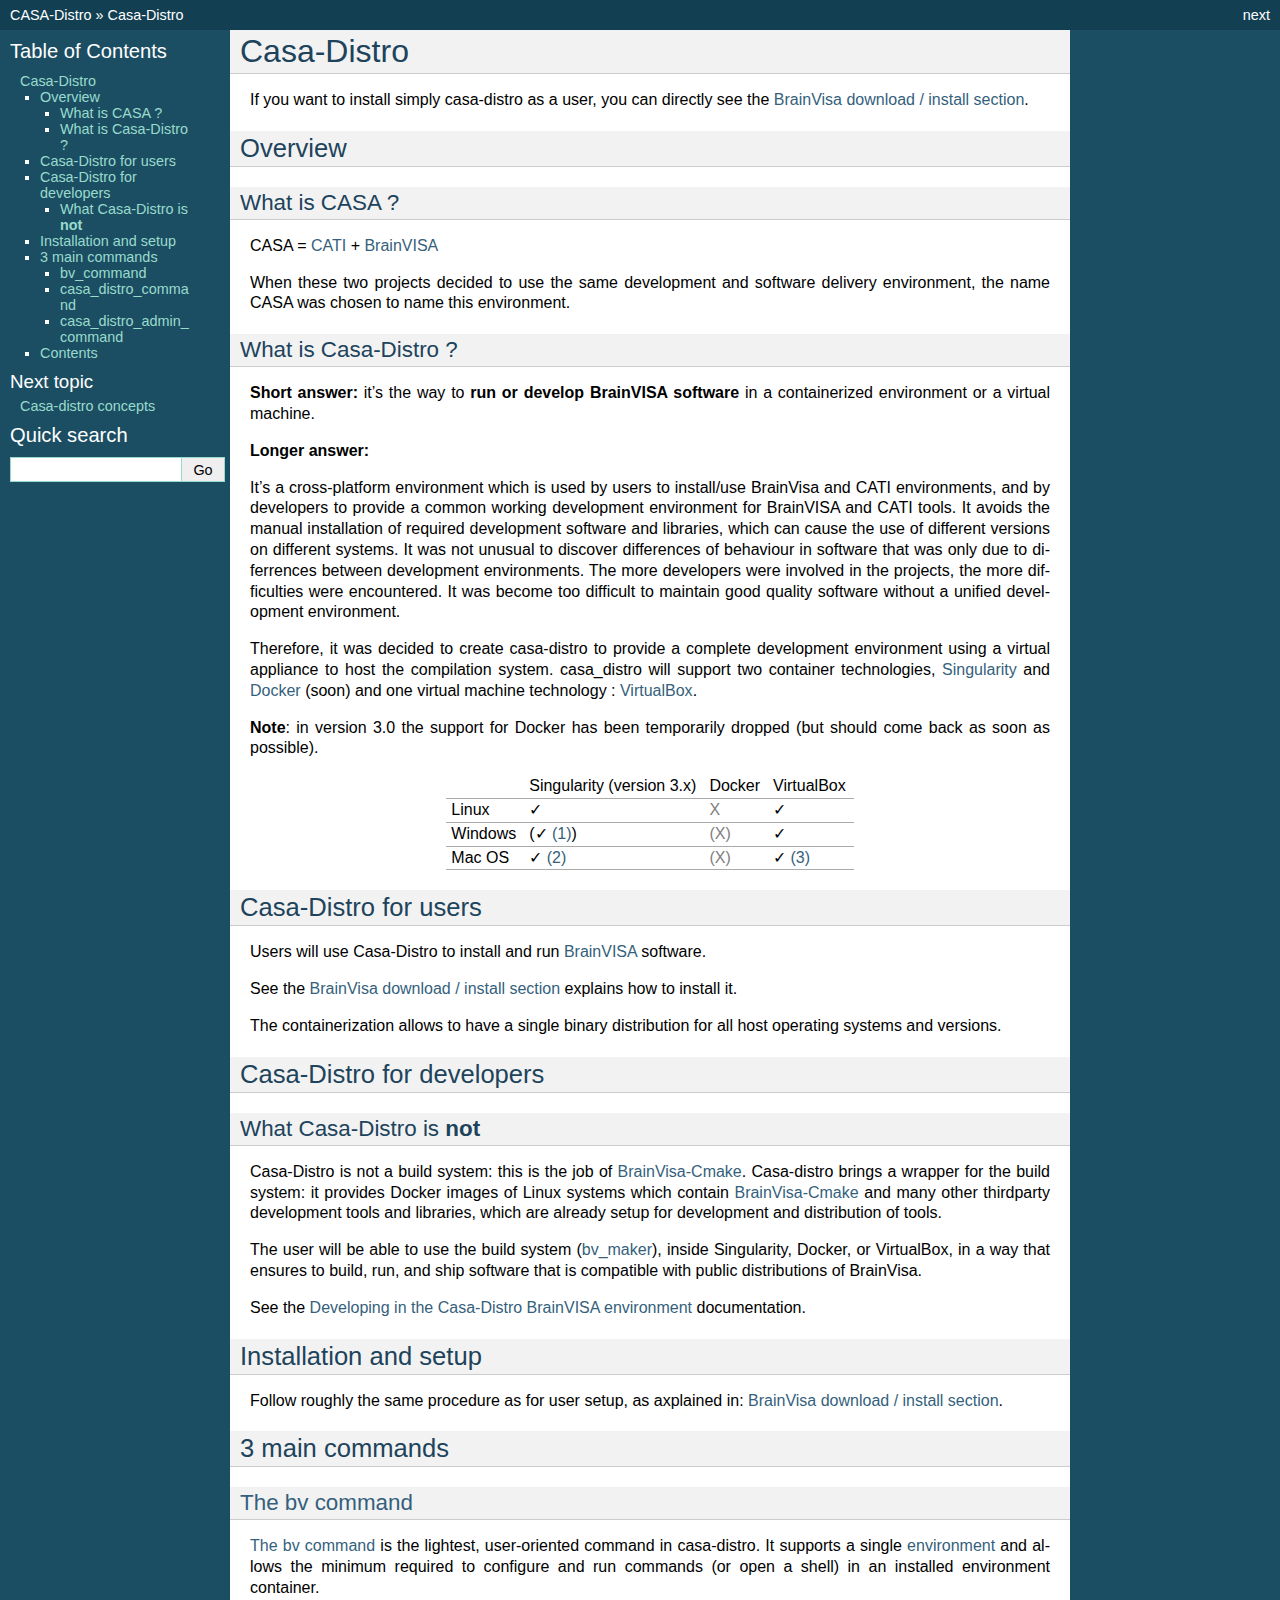
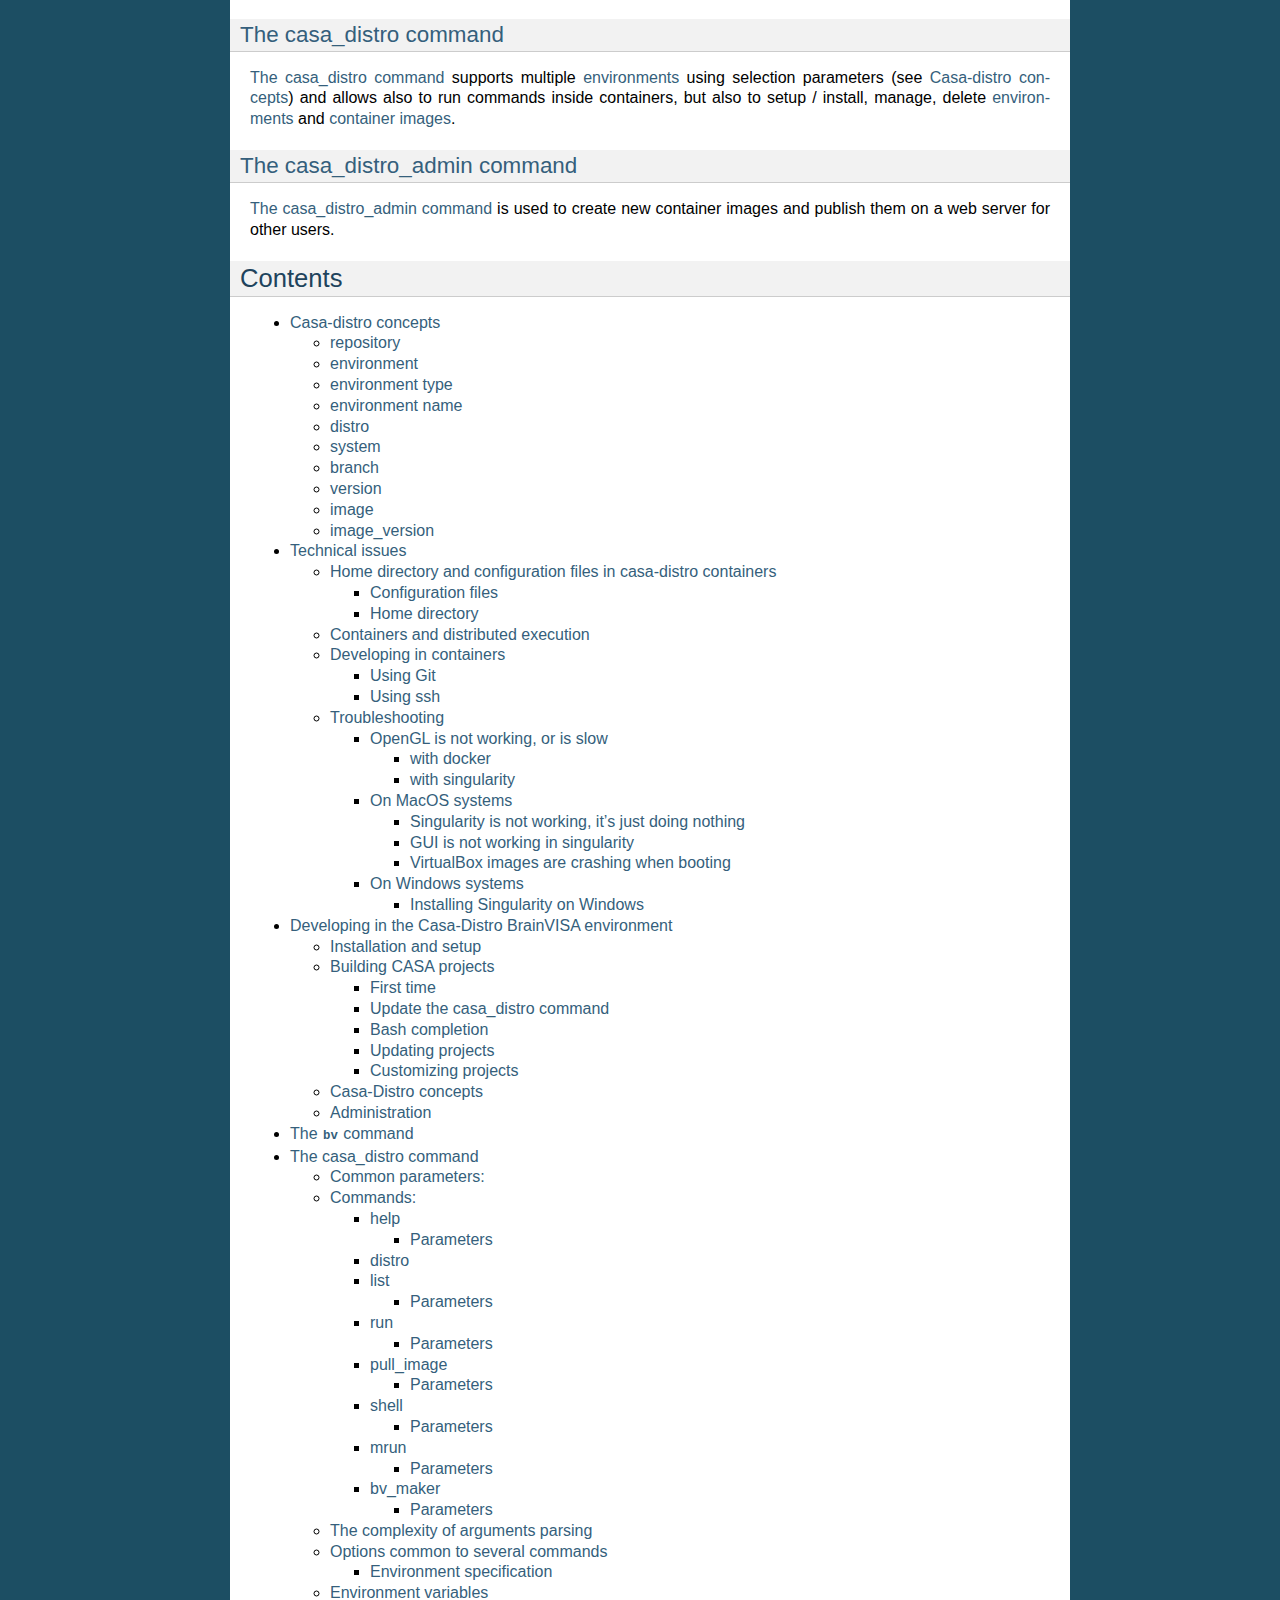
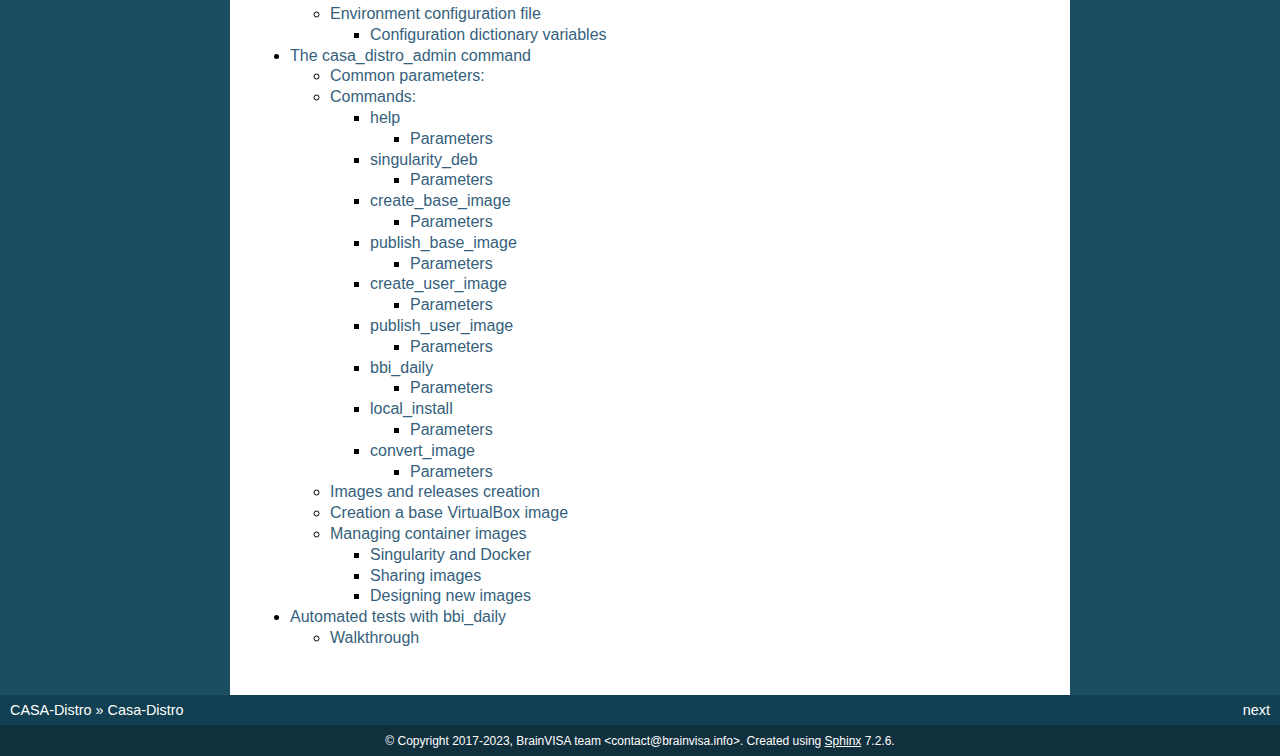
==== index.html @ 807de63c "Deploying to gh-pages from @ brainvisa/casa-distro@8d816e1f614c3404ed23f0a0bf40e2d244e1c40f 🚀" ====
<!DOCTYPE html>

<html lang="en" data-content_root="./">
  <head>
    <meta charset="utf-8" />
    <meta name="viewport" content="width=device-width, initial-scale=1.0" /><meta name="viewport" content="width=device-width, initial-scale=1" />

    <title>Casa-Distro &#8212; CASA-Distro - BrainVisa / CATI development distribution</title>
    <link rel="stylesheet" type="text/css" href="_static/pygments.css?v=fa44fd50" />
    <link rel="stylesheet" type="text/css" href="_static/custom.css?v=808b3635" />
    
    <script src="_static/documentation_options.js?v=4f6ddb47"></script>
    <script src="_static/doctools.js?v=888ff710"></script>
    <script src="_static/sphinx_highlight.js?v=dc90522c"></script>
    
    <link rel="search" title="Search" href="search.html" />
    <link rel="next" title="Casa-distro concepts" href="concepts.html" /> 
  </head><body>
    <div class="related" role="navigation" aria-label="related navigation">
      <h3>Navigation</h3>
      <ul>
        <li class="right" style="margin-right: 10px">
          <a href="concepts.html" title="Casa-distro concepts"
             accesskey="N">next</a></li>
        <li class="nav-item nav-item-0"><a href="#">CASA-Distro</a> &#187;</li>
        <li class="nav-item nav-item-this"><a href="">Casa-Distro</a></li> 
      </ul>
    </div>  

    <div class="document">
      <div class="documentwrapper">
        <div class="bodywrapper">
          <div class="body" role="main">
            
  <section id="casa-distro">
<h1>Casa-Distro<a class="headerlink" href="#casa-distro" title="Link to this heading">¶</a></h1>
<p>If you want to install simply casa-distro as a user, you can directly see the <a class="reference external" href="../web-5.0/download.html">BrainVisa download / install section</a>.</p>
<section id="overview">
<h2>Overview<a class="headerlink" href="#overview" title="Link to this heading">¶</a></h2>
<section id="what-is-casa">
<h3>What is CASA ?<a class="headerlink" href="#what-is-casa" title="Link to this heading">¶</a></h3>
<p>CASA = <a class="reference external" href="http://cati-neuroimaging.com">CATI</a> + <a class="reference external" href="http://brainvisa.info">BrainVISA</a></p>
<p>When these two projects decided to use the same development and software delivery environment, the name CASA was chosen to name this environment.</p>
</section>
<section id="what-is-casa-distro">
<h3>What is Casa-Distro ?<a class="headerlink" href="#what-is-casa-distro" title="Link to this heading">¶</a></h3>
<p><strong>Short answer:</strong> it’s the way to <strong>run or develop BrainVISA software</strong> in a containerized environment or a virtual machine.</p>
<p><strong>Longer answer:</strong></p>
<p>It’s a cross-platform environment which is used by users to install/use BrainVisa and CATI environments, and by developers to provide a common working development environment for BrainVISA and CATI tools. It avoids the manual installation of required development software and libraries, which can cause the use of different versions on different systems.
It was not unusual to discover differences of behaviour in software that was only due to diferrences between development environments. The more developers were involved in the projects, the more difficulties were encountered. It was become too difficult to maintain good quality software without a unified development environment.</p>
<p>Therefore, it was decided to create casa-distro to provide a complete development environment using a virtual appliance to host the compilation system. casa_distro will support two container technologies, <a class="reference external" href="https://www.sylabs.io/">Singularity</a> and <a class="reference external" href="https://www.docker.com">Docker</a> (soon) and one virtual machine technology : <a class="reference external" href="https://www.virtualbox.org/">VirtualBox</a>.</p>
<p><strong>Note</strong>: in version 3.0 the support for Docker has been temporarily dropped (but should come back as soon as possible).</p>
<table class="docutils align-default">
<tbody>
<tr class="row-odd"><td></td>
<td><p>Singularity (version 3.x)</p></td>
<td><p>Docker</p></td>
<td><p>VirtualBox</p></td>
</tr>
<tr class="row-even"><td><p>Linux</p></td>
<td><p>✓</p></td>
<td><p><span class="grey">X</span></p></td>
<td><p>✓</p></td>
</tr>
<tr class="row-odd"><td><p>Windows</p></td>
<td><p>(✓ <a class="reference internal" href="technical.html#win-sing-troubleshooting"><span class="std std-ref">(1)</span></a>)</p></td>
<td><p><span class="grey">(X)</span></p></td>
<td><p>✓</p></td>
</tr>
<tr class="row-even"><td><p>Mac OS</p></td>
<td><p>✓ <a class="reference internal" href="technical.html#mac-sing-troubleshooting"><span class="std std-ref">(2)</span></a></p></td>
<td><p><span class="grey">(X)</span></p></td>
<td><p>✓ <a class="reference internal" href="technical.html#mac-vbox-troubleshooting"><span class="std std-ref">(3)</span></a></p></td>
</tr>
</tbody>
</table>
</section>
</section>
<section id="casa-distro-for-users">
<h2>Casa-Distro for users<a class="headerlink" href="#casa-distro-for-users" title="Link to this heading">¶</a></h2>
<p>Users will use Casa-Distro to install and run <a class="reference external" href="http://brainvisa.info">BrainVISA</a> software.</p>
<p>See the <a class="reference external" href="../web-5.0/download.html">BrainVisa download / install section</a> explains how to install it.</p>
<p>The containerization allows to have a single binary distribution for all host operating systems and versions.</p>
</section>
<section id="casa-distro-for-developers">
<h2>Casa-Distro for developers<a class="headerlink" href="#casa-distro-for-developers" title="Link to this heading">¶</a></h2>
<section id="what-casa-distro-is-not">
<h3>What Casa-Distro is <strong>not</strong><a class="headerlink" href="#what-casa-distro-is-not" title="Link to this heading">¶</a></h3>
<p>Casa-Distro is not a build system: this is the job of <a class="reference external" href="../brainvisa-cmake-1.0/index.html">BrainVisa-Cmake</a>. Casa-distro brings a wrapper for the build system: it provides Docker images of Linux systems which contain <a class="reference external" href="../brainvisa-cmake-1.0/index.html">BrainVisa-Cmake</a> and many other thirdparty development tools and libraries, which are already setup for development and distribution of tools.</p>
<p>The user will be able to use the build system (<a class="reference external" href="../brainvisa-cmake-1.0/bv_maker.html">bv_maker</a>), inside Singularity, Docker, or VirtualBox, in a way that ensures to build, run, and ship software that is compatible with public distributions of BrainVisa.</p>
<p>See the <a class="reference internal" href="developer.html"><span class="doc">Developing in the Casa-Distro BrainVISA environment</span></a> documentation.</p>
</section>
</section>
<section id="installation-and-setup">
<span id="install"></span><h2>Installation and setup<a class="headerlink" href="#installation-and-setup" title="Link to this heading">¶</a></h2>
<p>Follow roughly the same procedure as for user setup, as axplained in: <a class="reference external" href="../web-5.0/download.html#developers-install">BrainVisa download / install section</a>.</p>
</section>
<section id="main-commands">
<h2>3 main commands<a class="headerlink" href="#main-commands" title="Link to this heading">¶</a></h2>
<section id="bv-command">
<h3><a class="reference internal" href="bv_command.html"><span class="doc">The bv command</span></a><a class="headerlink" href="#bv-command" title="Link to this heading">¶</a></h3>
<p><a class="reference internal" href="bv_command.html"><span class="doc">The bv command</span></a> is the lightest, user-oriented command in casa-distro. It supports a single <a class="reference internal" href="concepts.html#environment"><span class="std std-ref">environment</span></a> and allows the minimum required to configure and run commands (or open a shell) in an installed environment container.</p>
</section>
<section id="casa-distro-command">
<h3><a class="reference internal" href="casa_distro_command.html"><span class="doc">The casa_distro command</span></a><a class="headerlink" href="#casa-distro-command" title="Link to this heading">¶</a></h3>
<p><a class="reference internal" href="casa_distro_command.html"><span class="doc">The casa_distro command</span></a> supports multiple <a class="reference internal" href="concepts.html#environment"><span class="std std-ref">environments</span></a> using selection parameters (see <a class="reference internal" href="concepts.html"><span class="doc">Casa-distro concepts</span></a>) and allows also to run commands inside containers, but also to setup / install, manage, delete <a class="reference internal" href="concepts.html#environment"><span class="std std-ref">environments</span></a> and <a class="reference internal" href="concepts.html#image"><span class="std std-ref">container images</span></a>.</p>
</section>
<section id="casa-distro-admin-command">
<h3><a class="reference internal" href="casa_distro_admin_command.html"><span class="doc">The casa_distro_admin command</span></a><a class="headerlink" href="#casa-distro-admin-command" title="Link to this heading">¶</a></h3>
<p><a class="reference internal" href="casa_distro_admin_command.html"><span class="doc">The casa_distro_admin command</span></a> is used to create new container images and publish them on a web server for other users.</p>
</section>
</section>
<section id="contents">
<h2>Contents<a class="headerlink" href="#contents" title="Link to this heading">¶</a></h2>
<div class="toctree-wrapper compound">
<ul>
<li class="toctree-l1"><a class="reference internal" href="concepts.html">Casa-distro concepts</a><ul>
<li class="toctree-l2"><a class="reference internal" href="concepts.html#repository">repository</a></li>
<li class="toctree-l2"><a class="reference internal" href="concepts.html#environment">environment</a></li>
<li class="toctree-l2"><a class="reference internal" href="concepts.html#environment-type">environment type</a></li>
<li class="toctree-l2"><a class="reference internal" href="concepts.html#environment-name">environment name</a></li>
<li class="toctree-l2"><a class="reference internal" href="concepts.html#distro">distro</a></li>
<li class="toctree-l2"><a class="reference internal" href="concepts.html#system">system</a></li>
<li class="toctree-l2"><a class="reference internal" href="concepts.html#branch">branch</a></li>
<li class="toctree-l2"><a class="reference internal" href="concepts.html#version">version</a></li>
<li class="toctree-l2"><a class="reference internal" href="concepts.html#image">image</a></li>
<li class="toctree-l2"><a class="reference internal" href="concepts.html#image-version">image_version</a></li>
</ul>
</li>
<li class="toctree-l1"><a class="reference internal" href="technical.html">Technical issues</a><ul>
<li class="toctree-l2"><a class="reference internal" href="technical.html#home-directory-and-configuration-files-in-casa-distro-containers">Home directory and configuration files in casa-distro containers</a><ul>
<li class="toctree-l3"><a class="reference internal" href="technical.html#configuration-files">Configuration files</a></li>
<li class="toctree-l3"><a class="reference internal" href="technical.html#home-directory">Home directory</a></li>
</ul>
</li>
<li class="toctree-l2"><a class="reference internal" href="technical.html#containers-and-distributed-execution">Containers and distributed execution</a></li>
<li class="toctree-l2"><a class="reference internal" href="technical.html#developing-in-containers">Developing in containers</a><ul>
<li class="toctree-l3"><a class="reference internal" href="technical.html#using-git">Using Git</a></li>
<li class="toctree-l3"><a class="reference internal" href="technical.html#using-ssh">Using ssh</a></li>
</ul>
</li>
<li class="toctree-l2"><a class="reference internal" href="technical.html#troubleshooting">Troubleshooting</a><ul>
<li class="toctree-l3"><a class="reference internal" href="technical.html#opengl-is-not-working-or-is-slow">OpenGL is not working, or is slow</a><ul>
<li class="toctree-l4"><a class="reference internal" href="technical.html#with-docker">with docker</a></li>
<li class="toctree-l4"><a class="reference internal" href="technical.html#with-singularity">with singularity</a></li>
</ul>
</li>
<li class="toctree-l3"><a class="reference internal" href="technical.html#on-macos-systems">On MacOS systems</a><ul>
<li class="toctree-l4"><a class="reference internal" href="technical.html#singularity-is-not-working-it-s-just-doing-nothing">Singularity is not working, it’s just doing nothing</a></li>
<li class="toctree-l4"><a class="reference internal" href="technical.html#gui-is-not-working-in-singularity">GUI is not working in singularity</a></li>
<li class="toctree-l4"><a class="reference internal" href="technical.html#virtualbox-images-are-crashing-when-booting">VirtualBox images are crashing when booting</a></li>
</ul>
</li>
<li class="toctree-l3"><a class="reference internal" href="technical.html#on-windows-systems">On Windows systems</a><ul>
<li class="toctree-l4"><a class="reference internal" href="technical.html#installing-singularity-on-windows">Installing Singularity on Windows</a></li>
</ul>
</li>
</ul>
</li>
</ul>
</li>
<li class="toctree-l1"><a class="reference internal" href="developer.html">Developing in the Casa-Distro BrainVISA environment</a><ul>
<li class="toctree-l2"><a class="reference internal" href="developer.html#installation-and-setup">Installation and setup</a></li>
<li class="toctree-l2"><a class="reference internal" href="developer.html#building-casa-projects">Building CASA projects</a><ul>
<li class="toctree-l3"><a class="reference internal" href="developer.html#first-time">First time</a></li>
<li class="toctree-l3"><a class="reference internal" href="developer.html#update-the-casa-distro-command">Update the casa_distro command</a></li>
<li class="toctree-l3"><a class="reference internal" href="developer.html#bash-completion">Bash completion</a></li>
<li class="toctree-l3"><a class="reference internal" href="developer.html#updating-projects">Updating projects</a></li>
<li class="toctree-l3"><a class="reference internal" href="developer.html#customizing-projects">Customizing projects</a></li>
</ul>
</li>
<li class="toctree-l2"><a class="reference internal" href="developer.html#casa-distro-concepts">Casa-Distro  concepts</a></li>
<li class="toctree-l2"><a class="reference internal" href="developer.html#administration">Administration</a></li>
</ul>
</li>
<li class="toctree-l1"><a class="reference internal" href="bv_command.html">The <code class="docutils literal notranslate"><span class="pre">bv</span></code> command</a></li>
<li class="toctree-l1"><a class="reference internal" href="casa_distro_command.html">The casa_distro command</a><ul>
<li class="toctree-l2"><a class="reference internal" href="casa_distro_command.html#common-parameters">Common parameters:</a></li>
<li class="toctree-l2"><a class="reference internal" href="casa_distro_command.html#commands">Commands:</a><ul>
<li class="toctree-l3"><a class="reference internal" href="casa_distro_command.html#help">help</a><ul>
<li class="toctree-l4"><a class="reference internal" href="casa_distro_command.html#parameters">Parameters</a></li>
</ul>
</li>
<li class="toctree-l3"><a class="reference internal" href="casa_distro_command.html#distro">distro</a></li>
<li class="toctree-l3"><a class="reference internal" href="casa_distro_command.html#list">list</a><ul>
<li class="toctree-l4"><a class="reference internal" href="casa_distro_command.html#id1">Parameters</a></li>
</ul>
</li>
<li class="toctree-l3"><a class="reference internal" href="casa_distro_command.html#run">run</a><ul>
<li class="toctree-l4"><a class="reference internal" href="casa_distro_command.html#id2">Parameters</a></li>
</ul>
</li>
<li class="toctree-l3"><a class="reference internal" href="casa_distro_command.html#pull-image">pull_image</a><ul>
<li class="toctree-l4"><a class="reference internal" href="casa_distro_command.html#id3">Parameters</a></li>
</ul>
</li>
<li class="toctree-l3"><a class="reference internal" href="casa_distro_command.html#shell">shell</a><ul>
<li class="toctree-l4"><a class="reference internal" href="casa_distro_command.html#id4">Parameters</a></li>
</ul>
</li>
<li class="toctree-l3"><a class="reference internal" href="casa_distro_command.html#mrun">mrun</a><ul>
<li class="toctree-l4"><a class="reference internal" href="casa_distro_command.html#id5">Parameters</a></li>
</ul>
</li>
<li class="toctree-l3"><a class="reference internal" href="casa_distro_command.html#bv-maker">bv_maker</a><ul>
<li class="toctree-l4"><a class="reference internal" href="casa_distro_command.html#id6">Parameters</a></li>
</ul>
</li>
</ul>
</li>
<li class="toctree-l2"><a class="reference internal" href="casa_distro_command.html#the-complexity-of-arguments-parsing">The complexity of arguments parsing</a></li>
<li class="toctree-l2"><a class="reference internal" href="casa_distro_command.html#options-common-to-several-commands">Options common to several commands</a><ul>
<li class="toctree-l3"><a class="reference internal" href="casa_distro_command.html#environment-specification">Environment specification</a></li>
</ul>
</li>
<li class="toctree-l2"><a class="reference internal" href="casa_distro_command.html#environment-variables">Environment variables</a></li>
<li class="toctree-l2"><a class="reference internal" href="casa_distro_command.html#environment-configuration-file">Environment configuration file</a><ul>
<li class="toctree-l3"><a class="reference internal" href="casa_distro_command.html#configuration-dictionary-variables">Configuration dictionary variables</a></li>
</ul>
</li>
</ul>
</li>
<li class="toctree-l1"><a class="reference internal" href="casa_distro_admin_command.html">The casa_distro_admin command</a><ul>
<li class="toctree-l2"><a class="reference internal" href="casa_distro_admin_command.html#common-parameters">Common parameters:</a></li>
<li class="toctree-l2"><a class="reference internal" href="casa_distro_admin_command.html#commands">Commands:</a><ul>
<li class="toctree-l3"><a class="reference internal" href="casa_distro_admin_command.html#help">help</a><ul>
<li class="toctree-l4"><a class="reference internal" href="casa_distro_admin_command.html#parameters">Parameters</a></li>
</ul>
</li>
<li class="toctree-l3"><a class="reference internal" href="casa_distro_admin_command.html#singularity-deb">singularity_deb</a><ul>
<li class="toctree-l4"><a class="reference internal" href="casa_distro_admin_command.html#id1">Parameters</a></li>
</ul>
</li>
<li class="toctree-l3"><a class="reference internal" href="casa_distro_admin_command.html#create-base-image">create_base_image</a><ul>
<li class="toctree-l4"><a class="reference internal" href="casa_distro_admin_command.html#id2">Parameters</a></li>
</ul>
</li>
<li class="toctree-l3"><a class="reference internal" href="casa_distro_admin_command.html#publish-base-image">publish_base_image</a><ul>
<li class="toctree-l4"><a class="reference internal" href="casa_distro_admin_command.html#id3">Parameters</a></li>
</ul>
</li>
<li class="toctree-l3"><a class="reference internal" href="casa_distro_admin_command.html#create-user-image">create_user_image</a><ul>
<li class="toctree-l4"><a class="reference internal" href="casa_distro_admin_command.html#id4">Parameters</a></li>
</ul>
</li>
<li class="toctree-l3"><a class="reference internal" href="casa_distro_admin_command.html#publish-user-image">publish_user_image</a><ul>
<li class="toctree-l4"><a class="reference internal" href="casa_distro_admin_command.html#id5">Parameters</a></li>
</ul>
</li>
<li class="toctree-l3"><a class="reference internal" href="casa_distro_admin_command.html#bbi-daily">bbi_daily</a><ul>
<li class="toctree-l4"><a class="reference internal" href="casa_distro_admin_command.html#id6">Parameters</a></li>
</ul>
</li>
<li class="toctree-l3"><a class="reference internal" href="casa_distro_admin_command.html#local-install">local_install</a><ul>
<li class="toctree-l4"><a class="reference internal" href="casa_distro_admin_command.html#id7">Parameters</a></li>
</ul>
</li>
<li class="toctree-l3"><a class="reference internal" href="casa_distro_admin_command.html#convert-image">convert_image</a><ul>
<li class="toctree-l4"><a class="reference internal" href="casa_distro_admin_command.html#id8">Parameters</a></li>
</ul>
</li>
</ul>
</li>
<li class="toctree-l2"><a class="reference internal" href="casa_distro_admin_command.html#images-and-releases-creation">Images and releases creation</a></li>
<li class="toctree-l2"><a class="reference internal" href="casa_distro_admin_command.html#creation-a-base-virtualbox-image">Creation a base VirtualBox image</a></li>
<li class="toctree-l2"><a class="reference internal" href="casa_distro_admin_command.html#managing-container-images">Managing container images</a><ul>
<li class="toctree-l3"><a class="reference internal" href="casa_distro_admin_command.html#singularity-and-docker">Singularity and Docker</a></li>
<li class="toctree-l3"><a class="reference internal" href="casa_distro_admin_command.html#sharing-images">Sharing images</a></li>
<li class="toctree-l3"><a class="reference internal" href="casa_distro_admin_command.html#designing-new-images">Designing new images</a></li>
</ul>
</li>
</ul>
</li>
<li class="toctree-l1"><a class="reference internal" href="nightly.html">Automated tests with bbi_daily</a><ul>
<li class="toctree-l2"><a class="reference internal" href="nightly.html#walkthrough">Walkthrough</a></li>
</ul>
</li>
</ul>
</div>
</section>
</section>


            <div class="clearer"></div>
          </div>
        </div>
      </div>
      <div class="sphinxsidebar" role="navigation" aria-label="main navigation">
        <div class="sphinxsidebarwrapper">
  <div>
    <h3><a href="#">Table of Contents</a></h3>
    <ul>
<li><a class="reference internal" href="#">Casa-Distro</a><ul>
<li><a class="reference internal" href="#overview">Overview</a><ul>
<li><a class="reference internal" href="#what-is-casa">What is CASA ?</a></li>
<li><a class="reference internal" href="#what-is-casa-distro">What is Casa-Distro ?</a></li>
</ul>
</li>
<li><a class="reference internal" href="#casa-distro-for-users">Casa-Distro for users</a></li>
<li><a class="reference internal" href="#casa-distro-for-developers">Casa-Distro for developers</a><ul>
<li><a class="reference internal" href="#what-casa-distro-is-not">What Casa-Distro is <strong>not</strong></a></li>
</ul>
</li>
<li><a class="reference internal" href="#installation-and-setup">Installation and setup</a></li>
<li><a class="reference internal" href="#main-commands">3 main commands</a><ul>
<li><a class="reference internal" href="#bv-command"><span class="xref std std-doc">bv_command</span></a></li>
<li><a class="reference internal" href="#casa-distro-command"><span class="xref std std-doc">casa_distro_command</span></a></li>
<li><a class="reference internal" href="#casa-distro-admin-command"><span class="xref std std-doc">casa_distro_admin_command</span></a></li>
</ul>
</li>
<li><a class="reference internal" href="#contents">Contents</a></li>
</ul>
</li>
</ul>

  </div>
  <div>
    <h4>Next topic</h4>
    <p class="topless"><a href="concepts.html"
                          title="next chapter">Casa-distro concepts</a></p>
  </div>
<div id="searchbox" style="display: none" role="search">
  <h3 id="searchlabel">Quick search</h3>
    <div class="searchformwrapper">
    <form class="search" action="search.html" method="get">
      <input type="text" name="q" aria-labelledby="searchlabel" autocomplete="off" autocorrect="off" autocapitalize="off" spellcheck="false"/>
      <input type="submit" value="Go" />
    </form>
    </div>
</div>
<script>document.getElementById('searchbox').style.display = "block"</script>
        </div>
      </div>
      <div class="clearer"></div>
    </div>
    <div class="related" role="navigation" aria-label="related navigation">
      <h3>Navigation</h3>
      <ul>
        <li class="right" style="margin-right: 10px">
          <a href="concepts.html" title="Casa-distro concepts"
             >next</a></li>
        <li class="nav-item nav-item-0"><a href="#">CASA-Distro</a> &#187;</li>
        <li class="nav-item nav-item-this"><a href="">Casa-Distro</a></li> 
      </ul>
    </div>
    <div class="footer" role="contentinfo">
    &#169; Copyright 2017-2023, BrainVISA team &lt;contact@brainvisa.info&gt;.
      Created using <a href="https://www.sphinx-doc.org/">Sphinx</a> 7.2.6.
    </div>
  </body>
</html>
---- _static/pygments.css ----
pre { line-height: 125%; }
td.linenos .normal { color: inherit; background-color: transparent; padding-left: 5px; padding-right: 5px; }
span.linenos { color: inherit; background-color: transparent; padding-left: 5px; padding-right: 5px; }
td.linenos .special { color: #000000; background-color: #ffffc0; padding-left: 5px; padding-right: 5px; }
span.linenos.special { color: #000000; background-color: #ffffc0; padding-left: 5px; padding-right: 5px; }
.highlight .hll { background-color: #ffffcc }
.highlight { background: #eeffcc; }
.highlight .c { color: #408090; font-style: italic } /* Comment */
.highlight .err { border: 1px solid #FF0000 } /* Error */
.highlight .k { color: #007020; font-weight: bold } /* Keyword */
.highlight .o { color: #666666 } /* Operator */
.highlight .ch { color: #408090; font-style: italic } /* Comment.Hashbang */
.highlight .cm { color: #408090; font-style: italic } /* Comment.Multiline */
.highlight .cp { color: #007020 } /* Comment.Preproc */
.highlight .cpf { color: #408090; font-style: italic } /* Comment.PreprocFile */
.highlight .c1 { color: #408090; font-style: italic } /* Comment.Single */
.highlight .cs { color: #408090; background-color: #fff0f0 } /* Comment.Special */
.highlight .gd { color: #A00000 } /* Generic.Deleted */
.highlight .ge { font-style: italic } /* Generic.Emph */
.highlight .ges { font-weight: bold; font-style: italic } /* Generic.EmphStrong */
.highlight .gr { color: #FF0000 } /* Generic.Error */
.highlight .gh { color: #000080; font-weight: bold } /* Generic.Heading */
.highlight .gi { color: #00A000 } /* Generic.Inserted */
.highlight .go { color: #333333 } /* Generic.Output */
.highlight .gp { color: #c65d09; font-weight: bold } /* Generic.Prompt */
.highlight .gs { font-weight: bold } /* Generic.Strong */
.highlight .gu { color: #800080; font-weight: bold } /* Generic.Subheading */
.highlight .gt { color: #0044DD } /* Generic.Traceback */
.highlight .kc { color: #007020; font-weight: bold } /* Keyword.Constant */
.highlight .kd { color: #007020; font-weight: bold } /* Keyword.Declaration */
.highlight .kn { color: #007020; font-weight: bold } /* Keyword.Namespace */
.highlight .kp { color: #007020 } /* Keyword.Pseudo */
.highlight .kr { color: #007020; font-weight: bold } /* Keyword.Reserved */
.highlight .kt { color: #902000 } /* Keyword.Type */
.highlight .m { color: #208050 } /* Literal.Number */
.highlight .s { color: #4070a0 } /* Literal.String */
.highlight .na { color: #4070a0 } /* Name.Attribute */
.highlight .nb { color: #007020 } /* Name.Builtin */
.highlight .nc { color: #0e84b5; font-weight: bold } /* Name.Class */
.highlight .no { color: #60add5 } /* Name.Constant */
.highlight .nd { color: #555555; font-weight: bold } /* Name.Decorator */
.highlight .ni { color: #d55537; font-weight: bold } /* Name.Entity */
.highlight .ne { color: #007020 } /* Name.Exception */
.highlight .nf { color: #06287e } /* Name.Function */
.highlight .nl { color: #002070; font-weight: bold } /* Name.Label */
.highlight .nn { color: #0e84b5; font-weight: bold } /* Name.Namespace */
.highlight .nt { color: #062873; font-weight: bold } /* Name.Tag */
.highlight .nv { color: #bb60d5 } /* Name.Variable */
.highlight .ow { color: #007020; font-weight: bold } /* Operator.Word */
.highlight .w { color: #bbbbbb } /* Text.Whitespace */
.highlight .mb { color: #208050 } /* Literal.Number.Bin */
.highlight .mf { color: #208050 } /* Literal.Number.Float */
.highlight .mh { color: #208050 } /* Literal.Number.Hex */
.highlight .mi { color: #208050 } /* Literal.Number.Integer */
.highlight .mo { color: #208050 } /* Literal.Number.Oct */
.highlight .sa { color: #4070a0 } /* Literal.String.Affix */
.highlight .sb { color: #4070a0 } /* Literal.String.Backtick */
.highlight .sc { color: #4070a0 } /* Literal.String.Char */
.highlight .dl { color: #4070a0 } /* Literal.String.Delimiter */
.highlight .sd { color: #4070a0; font-style: italic } /* Literal.String.Doc */
.highlight .s2 { color: #4070a0 } /* Literal.String.Double */
.highlight .se { color: #4070a0; font-weight: bold } /* Literal.String.Escape */
.highlight .sh { color: #4070a0 } /* Literal.String.Heredoc */
.highlight .si { color: #70a0d0; font-style: italic } /* Literal.String.Interpol */
.highlight .sx { color: #c65d09 } /* Literal.String.Other */
.highlight .sr { color: #235388 } /* Literal.String.Regex */
.highlight .s1 { color: #4070a0 } /* Literal.String.Single */
.highlight .ss { color: #517918 } /* Literal.String.Symbol */
.highlight .bp { color: #007020 } /* Name.Builtin.Pseudo */
.highlight .fm { color: #06287e } /* Name.Function.Magic */
.highlight .vc { color: #bb60d5 } /* Name.Variable.Class */
.highlight .vg { color: #bb60d5 } /* Name.Variable.Global */
.highlight .vi { color: #bb60d5 } /* Name.Variable.Instance */
.highlight .vm { color: #bb60d5 } /* Name.Variable.Magic */
.highlight .il { color: #208050 } /* Literal.Number.Integer.Long */
---- _static/custom.css ----
@import url("default.css");

.grey {
    color: gray;
}
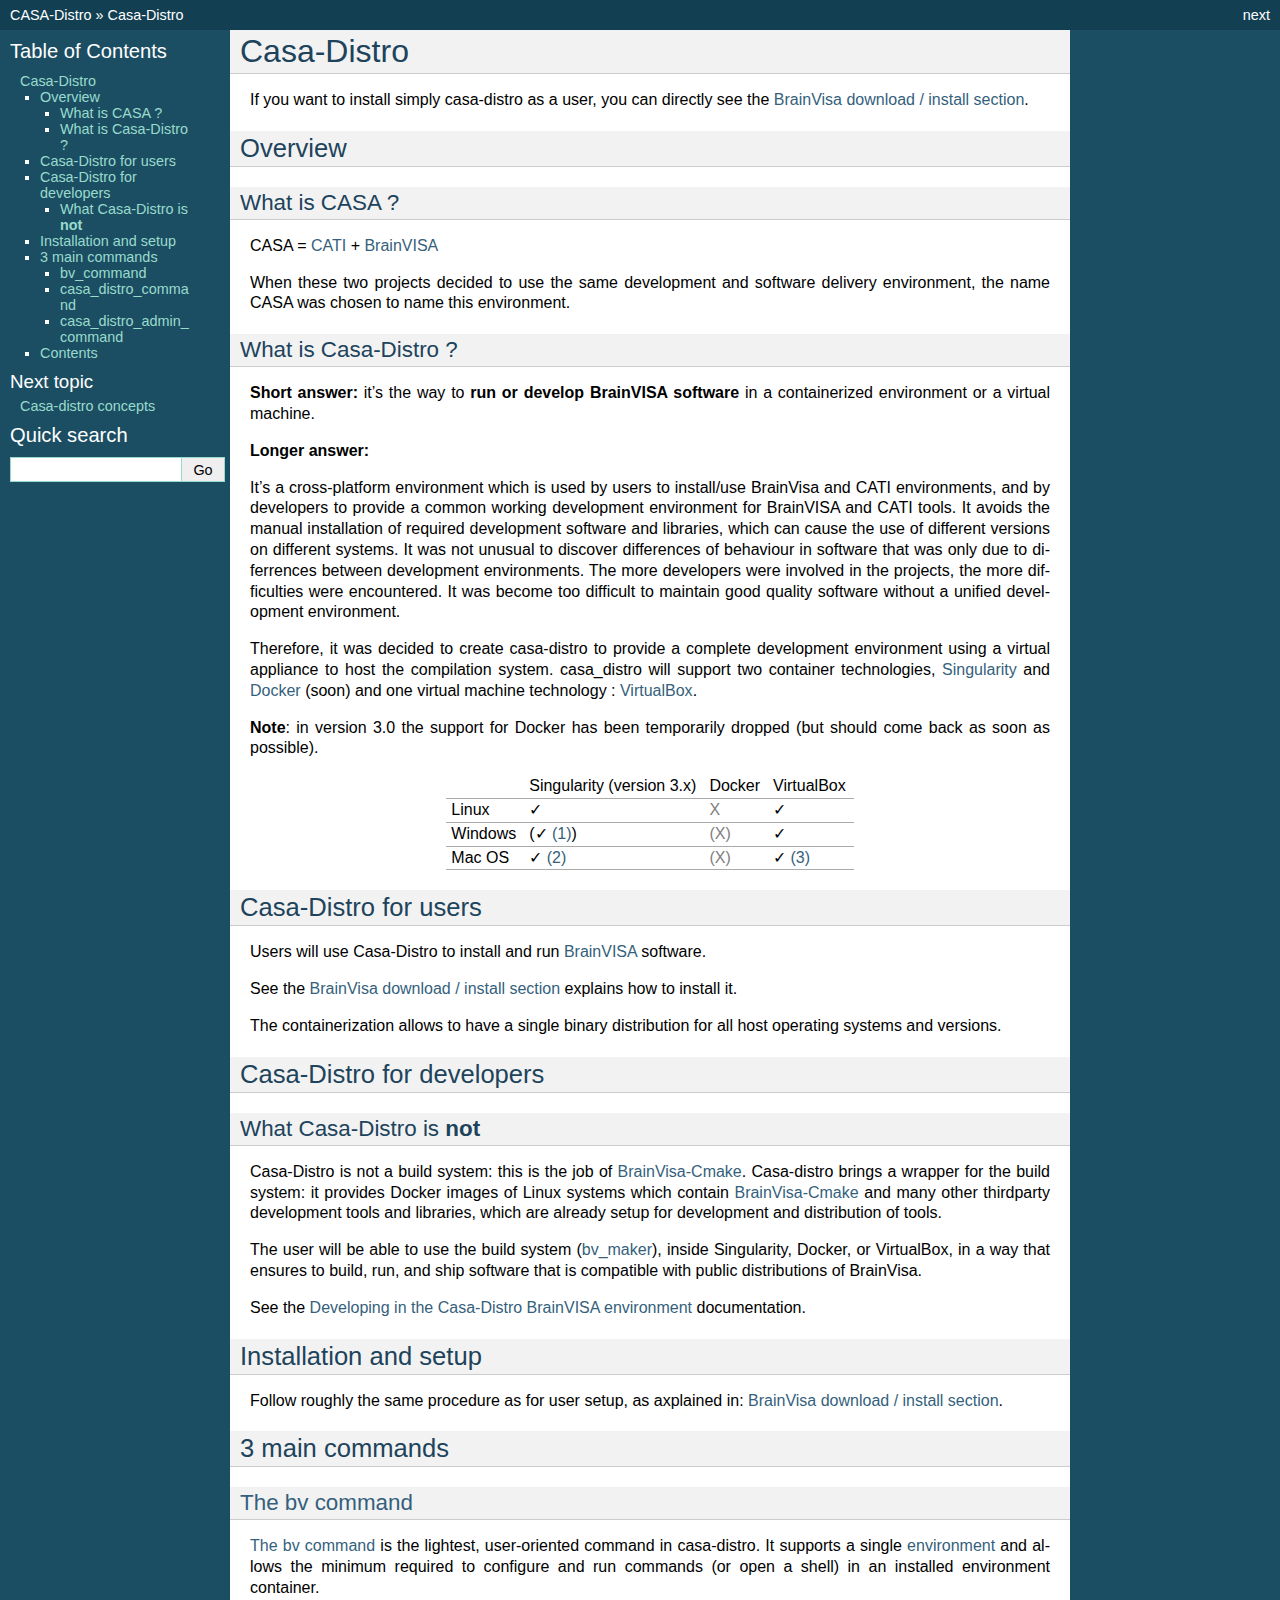
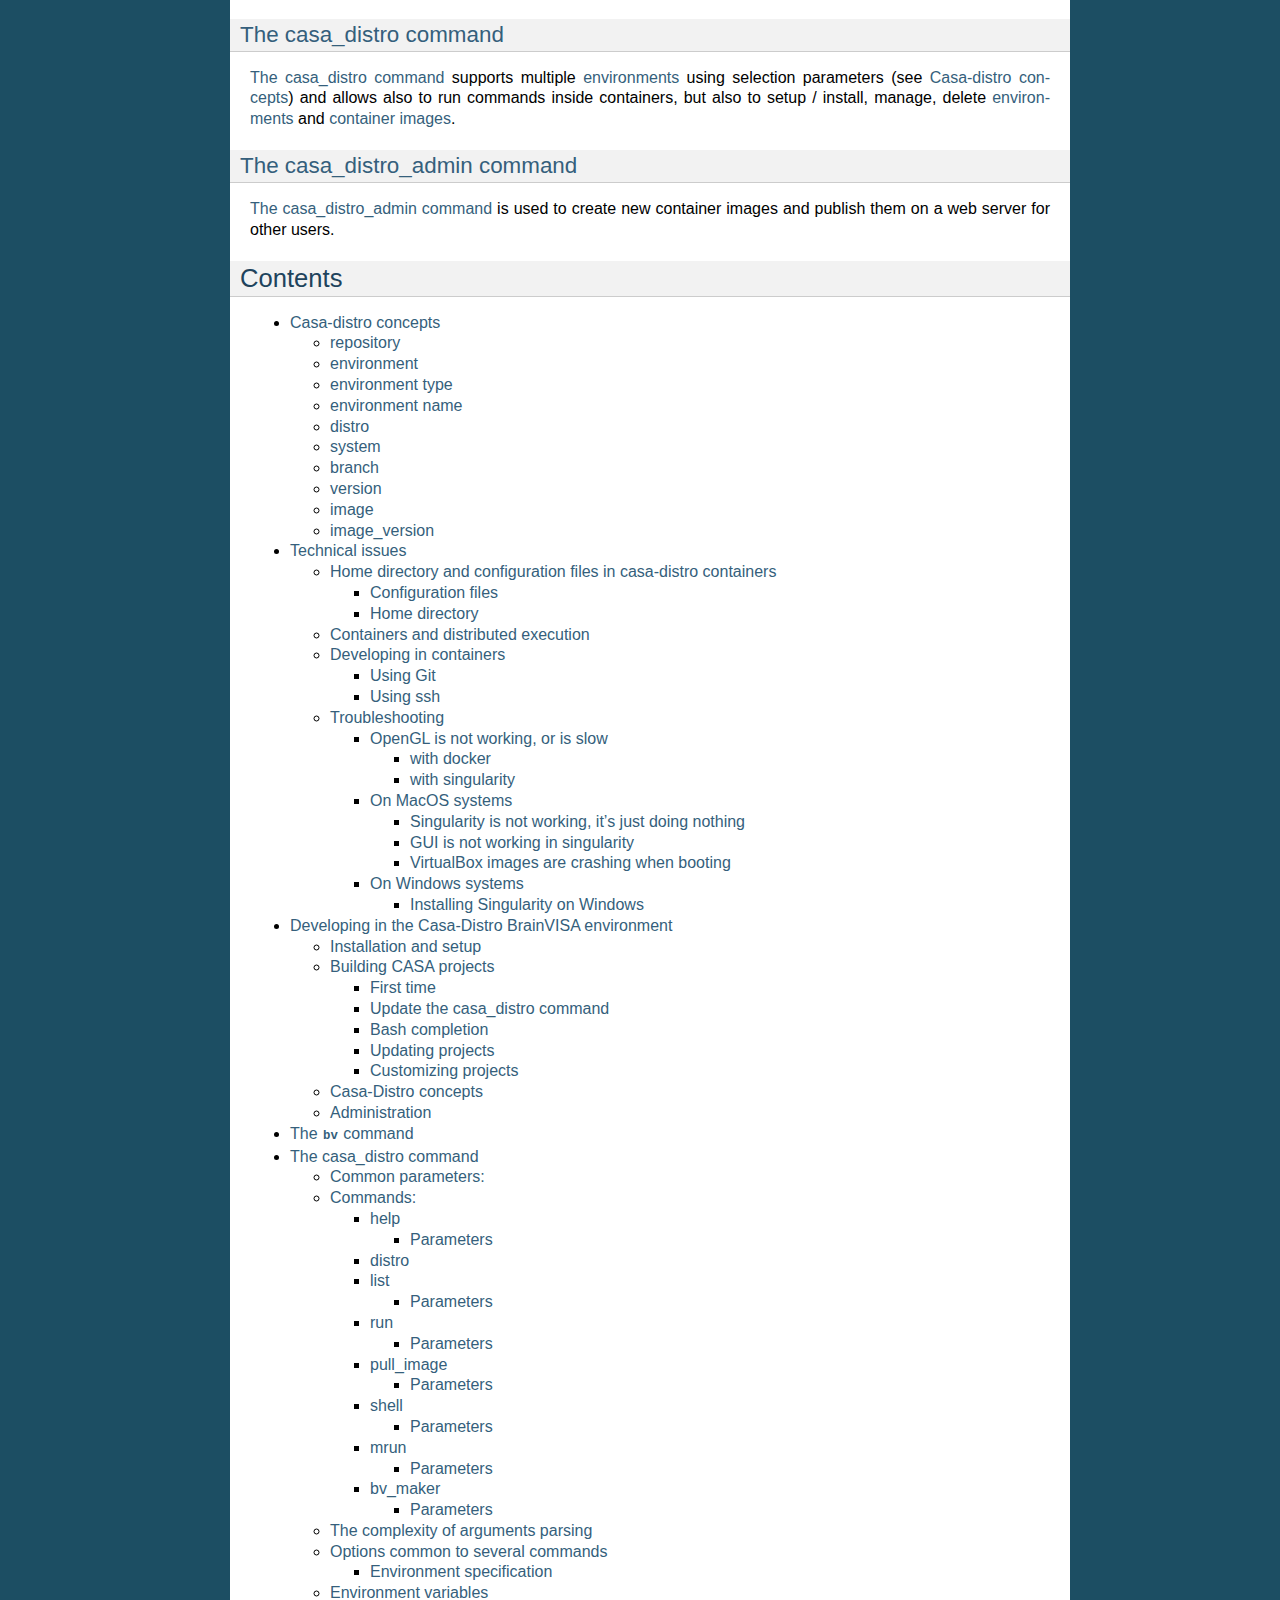
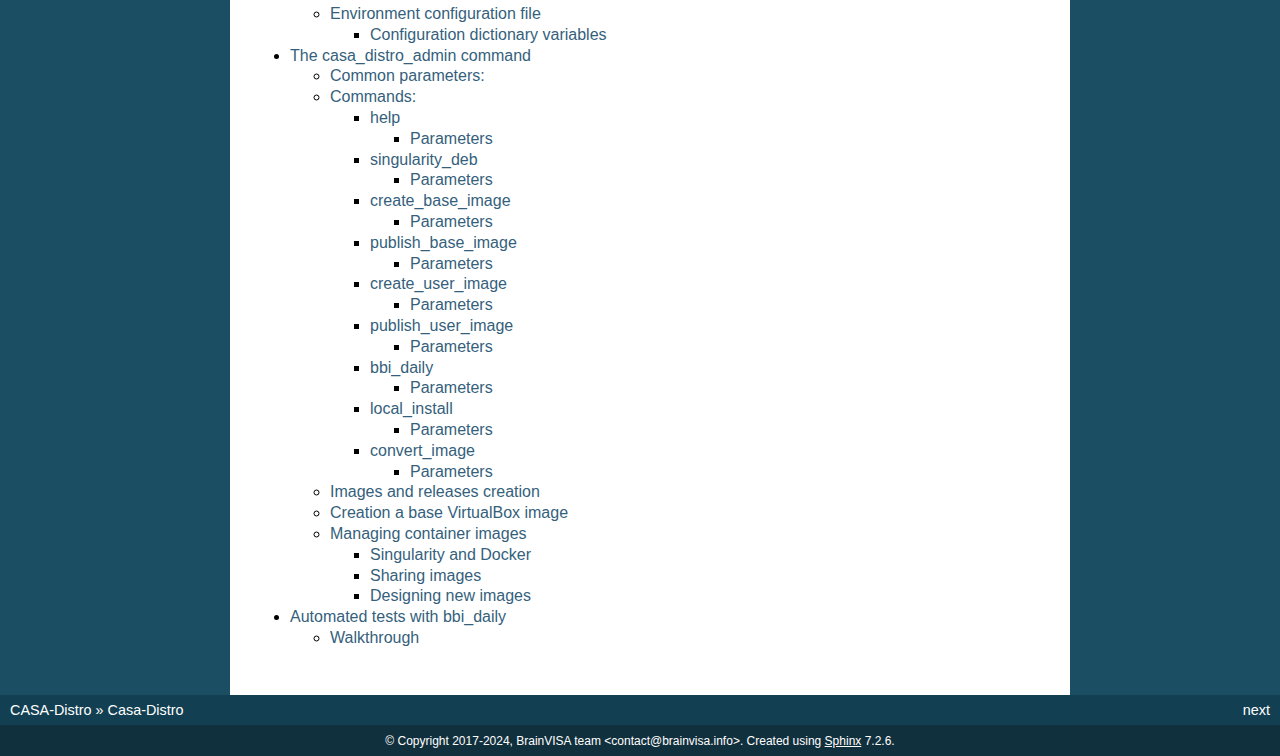
==== commit d061ede0: "Deploying to gh-pages from @ brainvisa/casa-distro@570c815bb537489dcf4d1a784f38a4c5ad1992e5 🚀" ====
--- a/index.html
+++ b/index.html
@@ -344,7 +344,7 @@
       </ul>
     </div>
     <div class="footer" role="contentinfo">
-    &#169; Copyright 2017-2023, BrainVISA team &lt;contact@brainvisa.info&gt;.
+    &#169; Copyright 2017-2024, BrainVISA team &lt;contact@brainvisa.info&gt;.
       Created using <a href="https://www.sphinx-doc.org/">Sphinx</a> 7.2.6.
     </div>
   </body>
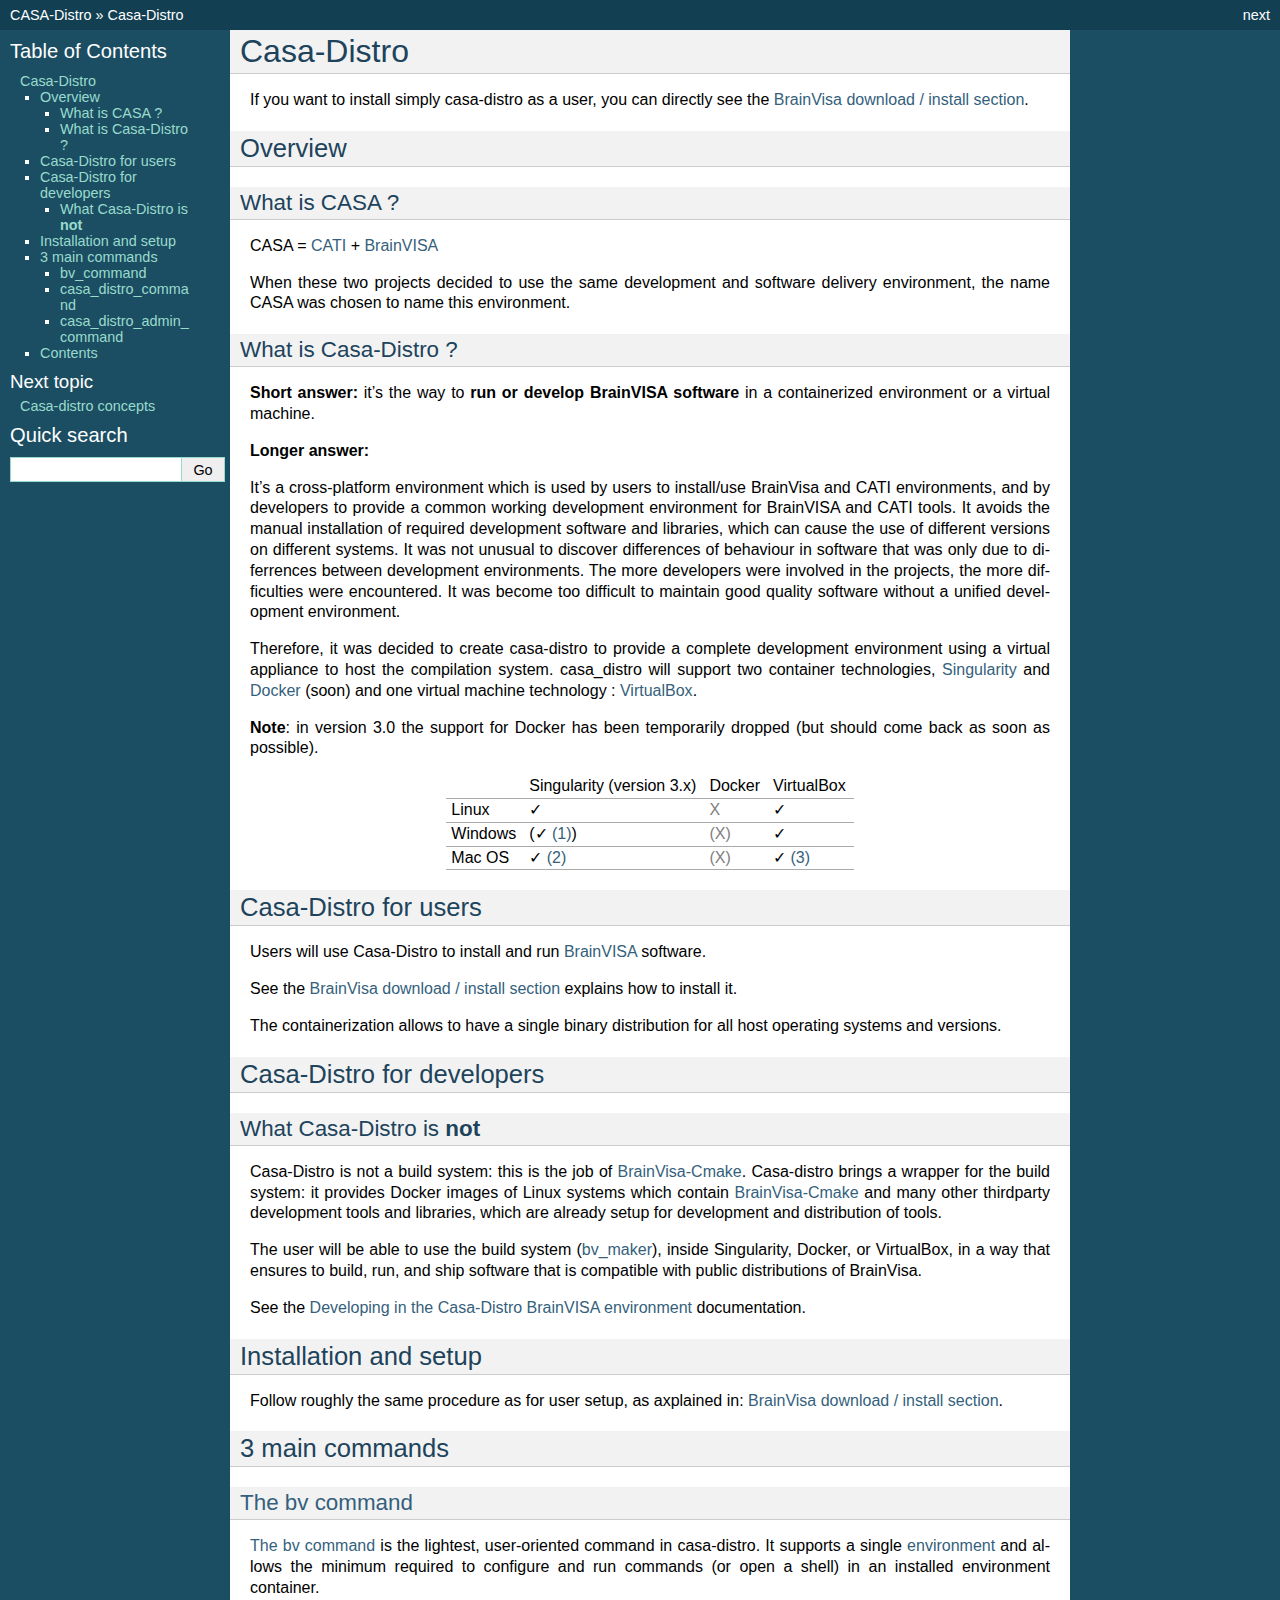
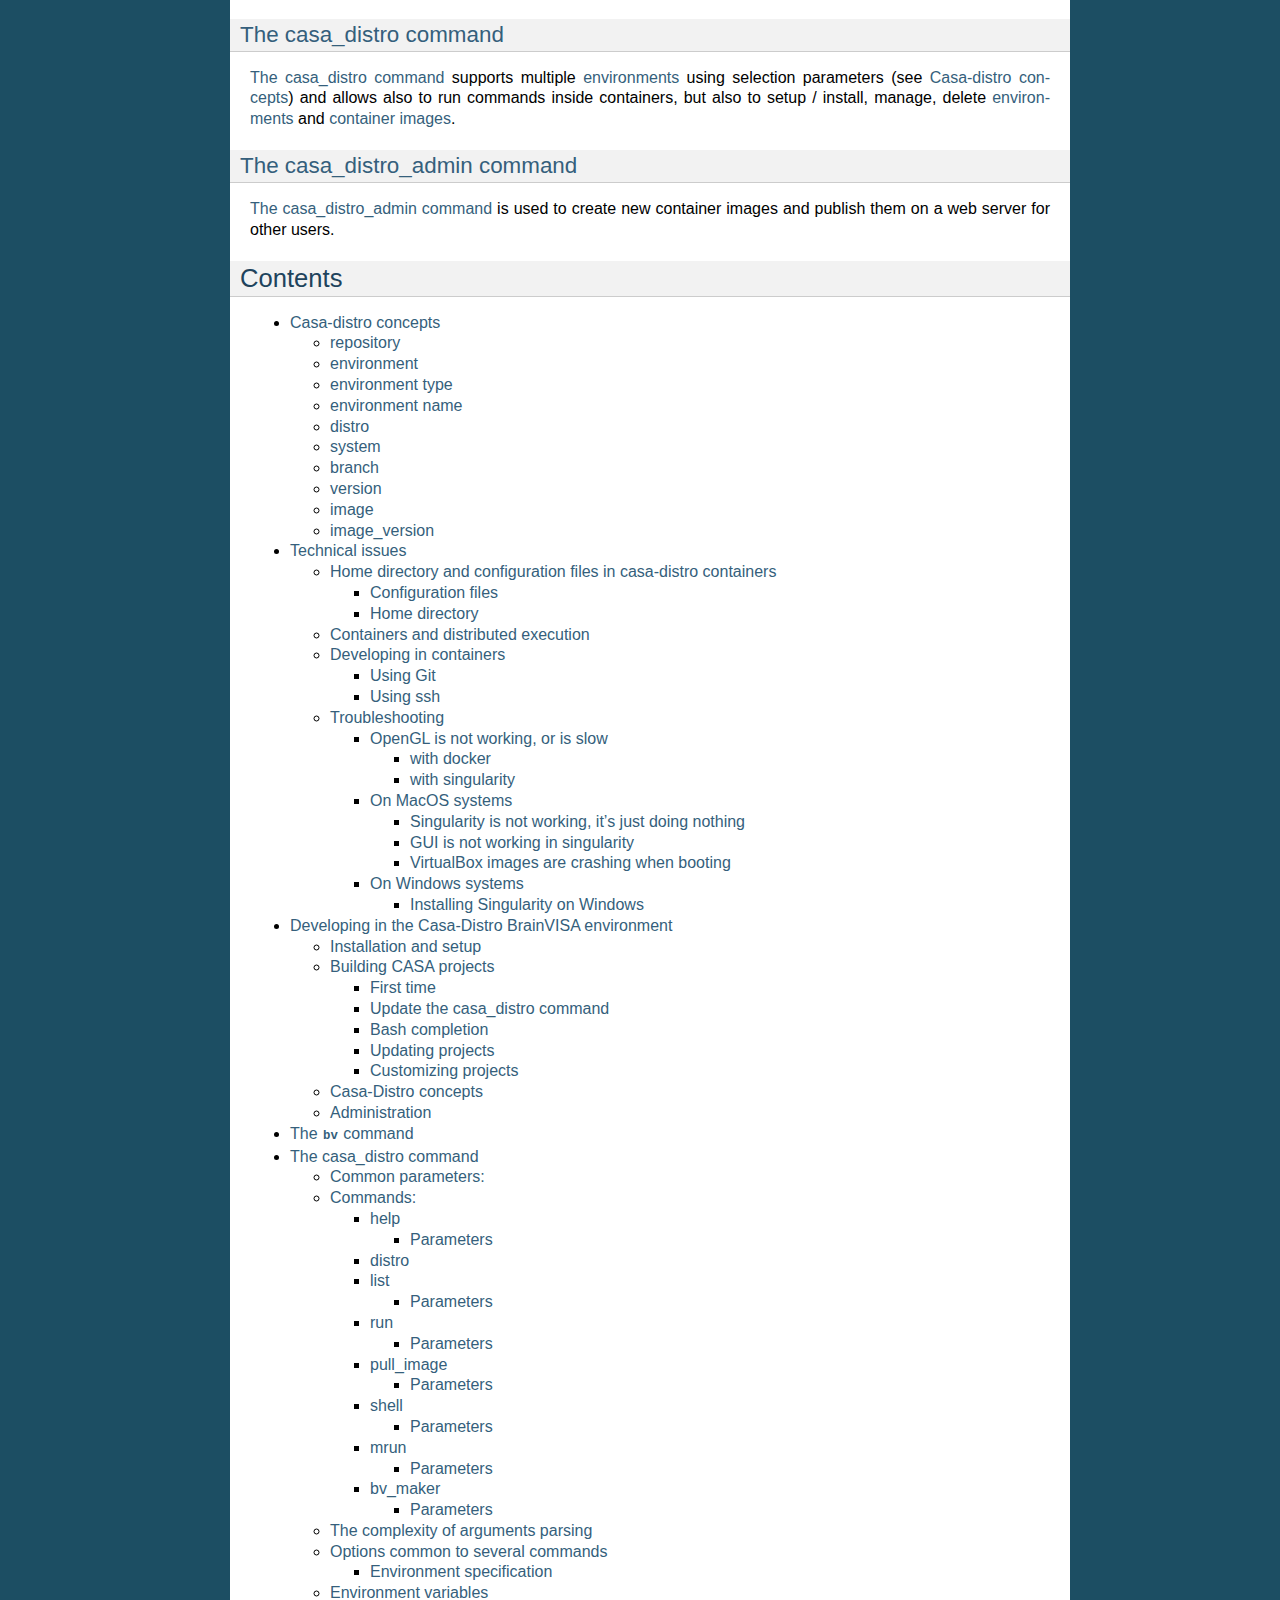
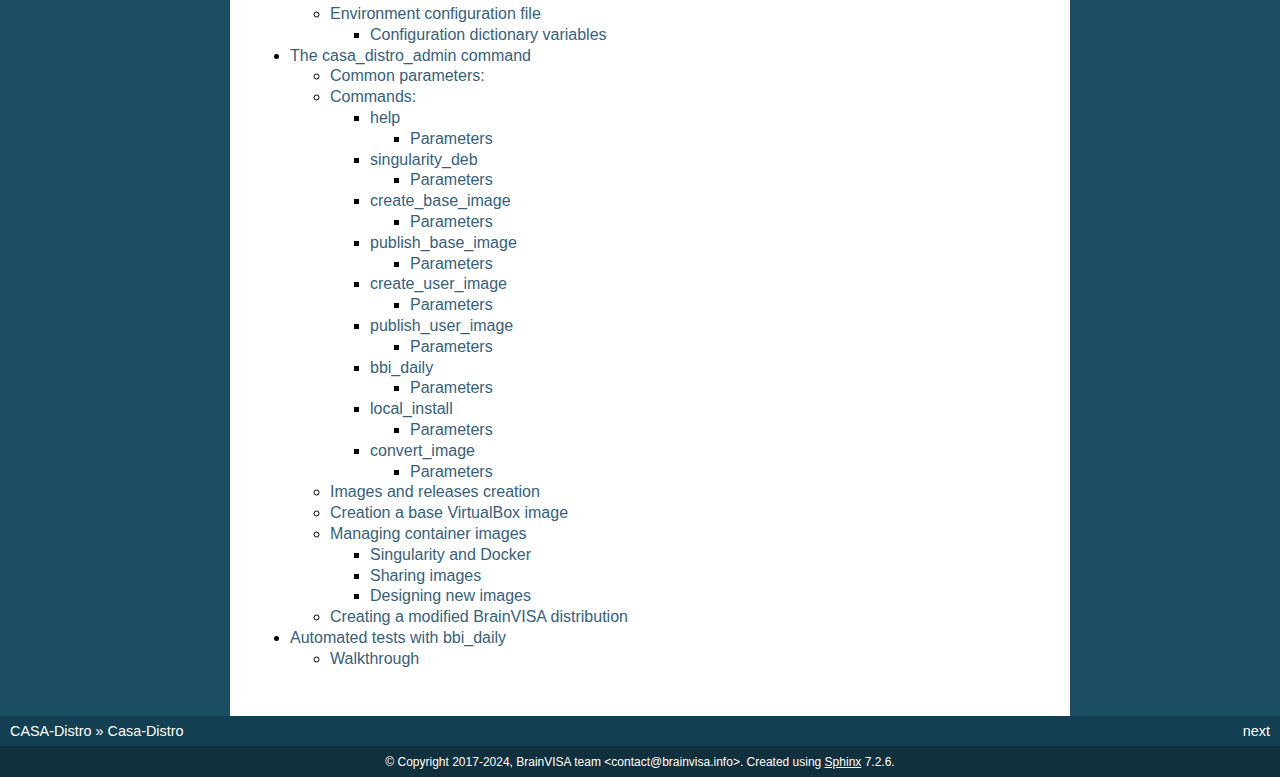
==== commit 6da982a1: "Deploying to gh-pages from @ brainvisa/casa-distro@d4641f32d2798020cc54d098febe2cdaab38d1b0 🚀" ====
--- a/index.html
+++ b/index.html
@@ -269,6 +269,7 @@
 <li class="toctree-l3"><a class="reference internal" href="casa_distro_admin_command.html#designing-new-images">Designing new images</a></li>
 </ul>
 </li>
+<li class="toctree-l2"><a class="reference internal" href="casa_distro_admin_command.html#creating-a-modified-brainvisa-distribution">Creating a modified BrainVISA distribution</a></li>
 </ul>
 </li>
 <li class="toctree-l1"><a class="reference internal" href="nightly.html">Automated tests with bbi_daily</a><ul>
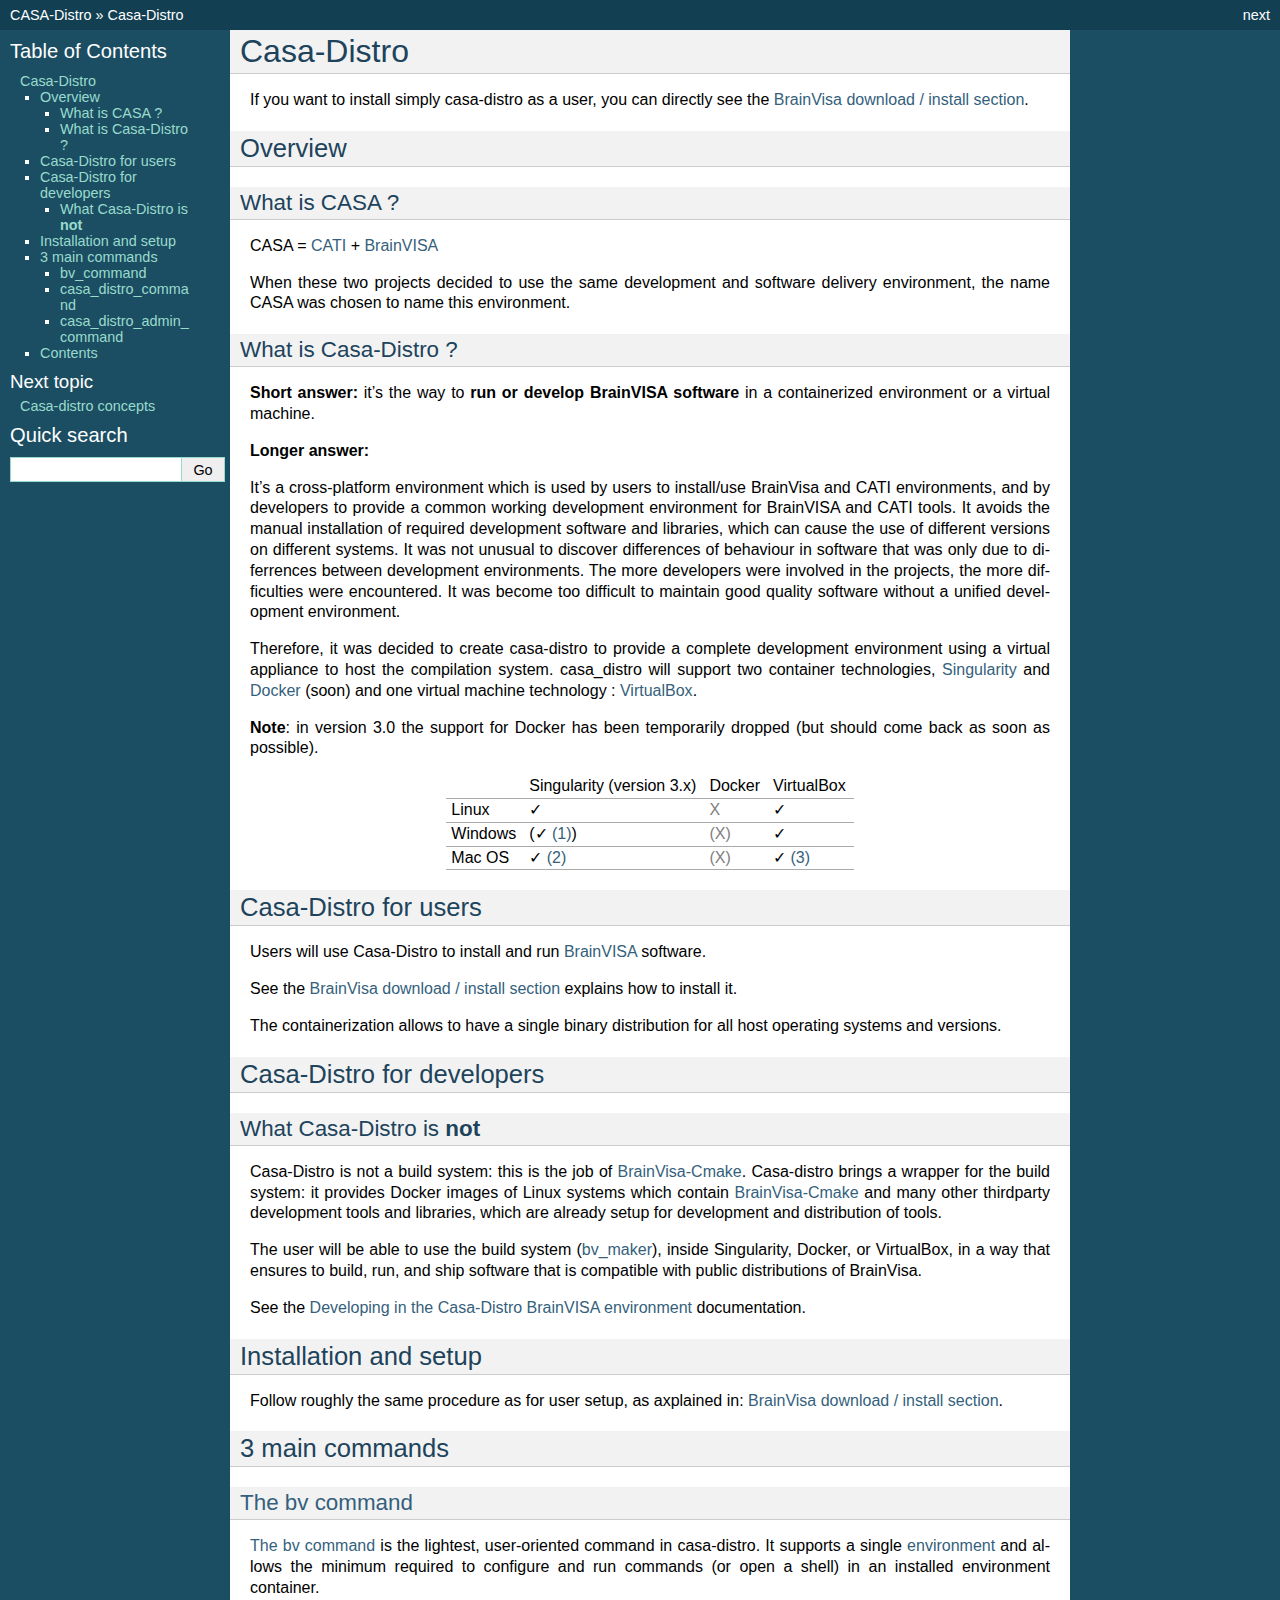
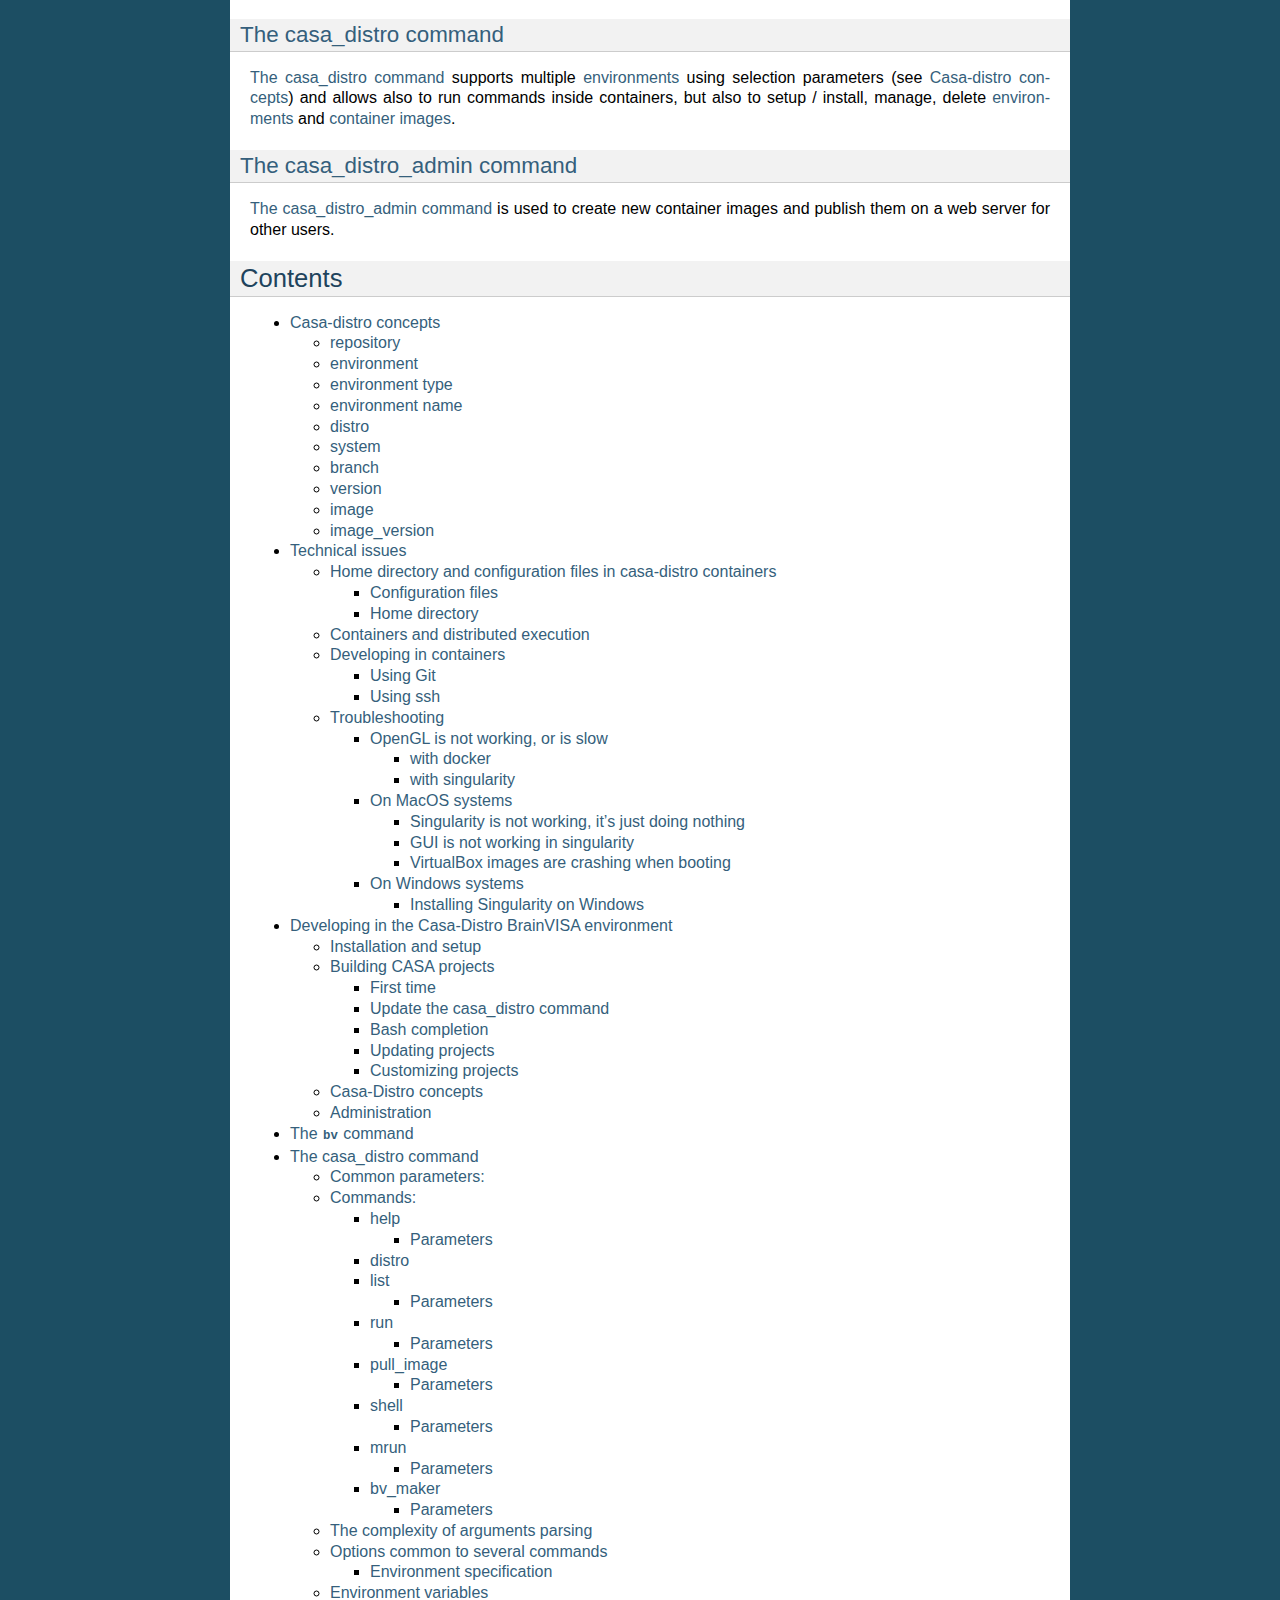
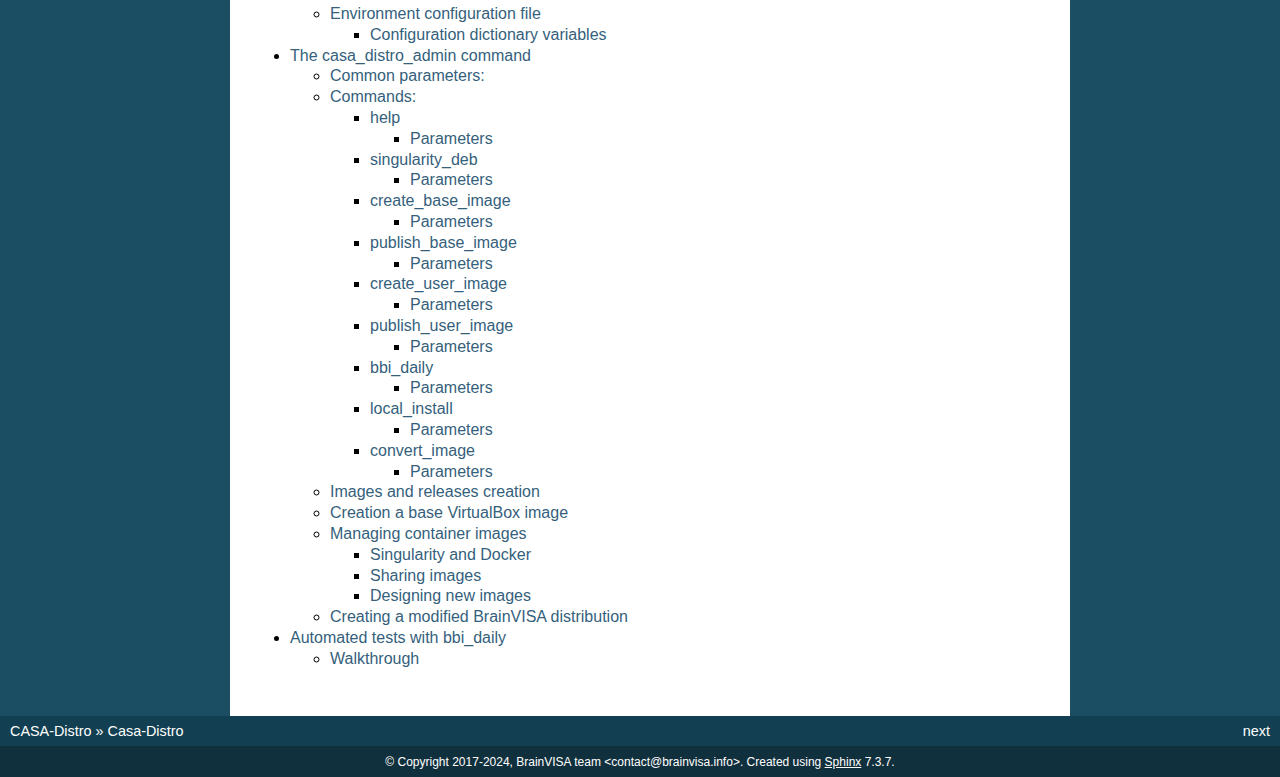
==== commit 71b8092f: "Deploying to gh-pages from @ brainvisa/casa-distro@1f489e2d6fb4f827ad71d31a27086d2279add05c 🚀" ====
--- a/index.html
+++ b/index.html
@@ -10,7 +10,7 @@
     <link rel="stylesheet" type="text/css" href="_static/custom.css?v=808b3635" />
     
     <script src="_static/documentation_options.js?v=4f6ddb47"></script>
-    <script src="_static/doctools.js?v=888ff710"></script>
+    <script src="_static/doctools.js?v=9a2dae69"></script>
     <script src="_static/sphinx_highlight.js?v=dc90522c"></script>
     
     <link rel="search" title="Search" href="search.html" />
@@ -320,7 +320,7 @@
     <p class="topless"><a href="concepts.html"
                           title="next chapter">Casa-distro concepts</a></p>
   </div>
-<div id="searchbox" style="display: none" role="search">
+<search id="searchbox" style="display: none" role="search">
   <h3 id="searchlabel">Quick search</h3>
     <div class="searchformwrapper">
     <form class="search" action="search.html" method="get">
@@ -328,7 +328,7 @@
       <input type="submit" value="Go" />
     </form>
     </div>
-</div>
+</search>
 <script>document.getElementById('searchbox').style.display = "block"</script>
         </div>
       </div>
@@ -346,7 +346,7 @@
     </div>
     <div class="footer" role="contentinfo">
     &#169; Copyright 2017-2024, BrainVISA team &lt;contact@brainvisa.info&gt;.
-      Created using <a href="https://www.sphinx-doc.org/">Sphinx</a> 7.2.6.
+      Created using <a href="https://www.sphinx-doc.org/">Sphinx</a> 7.3.7.
     </div>
   </body>
 </html>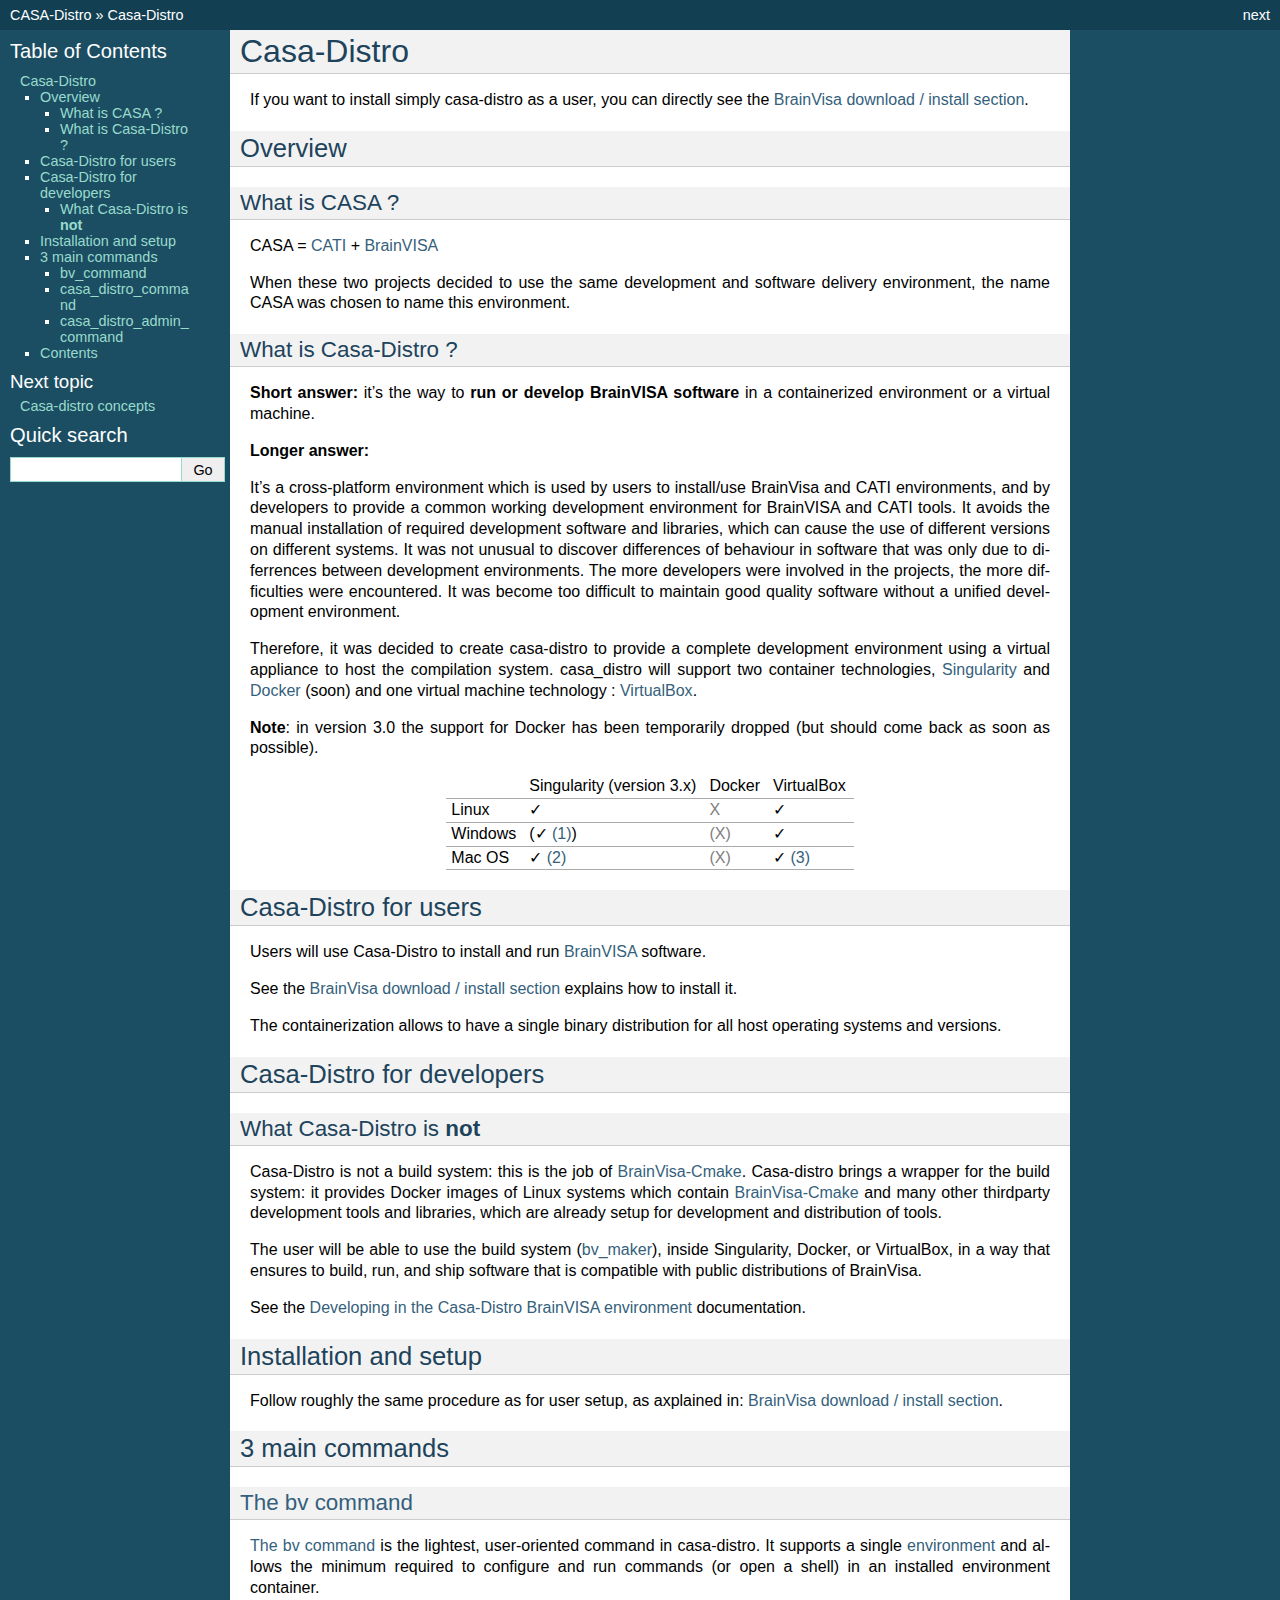
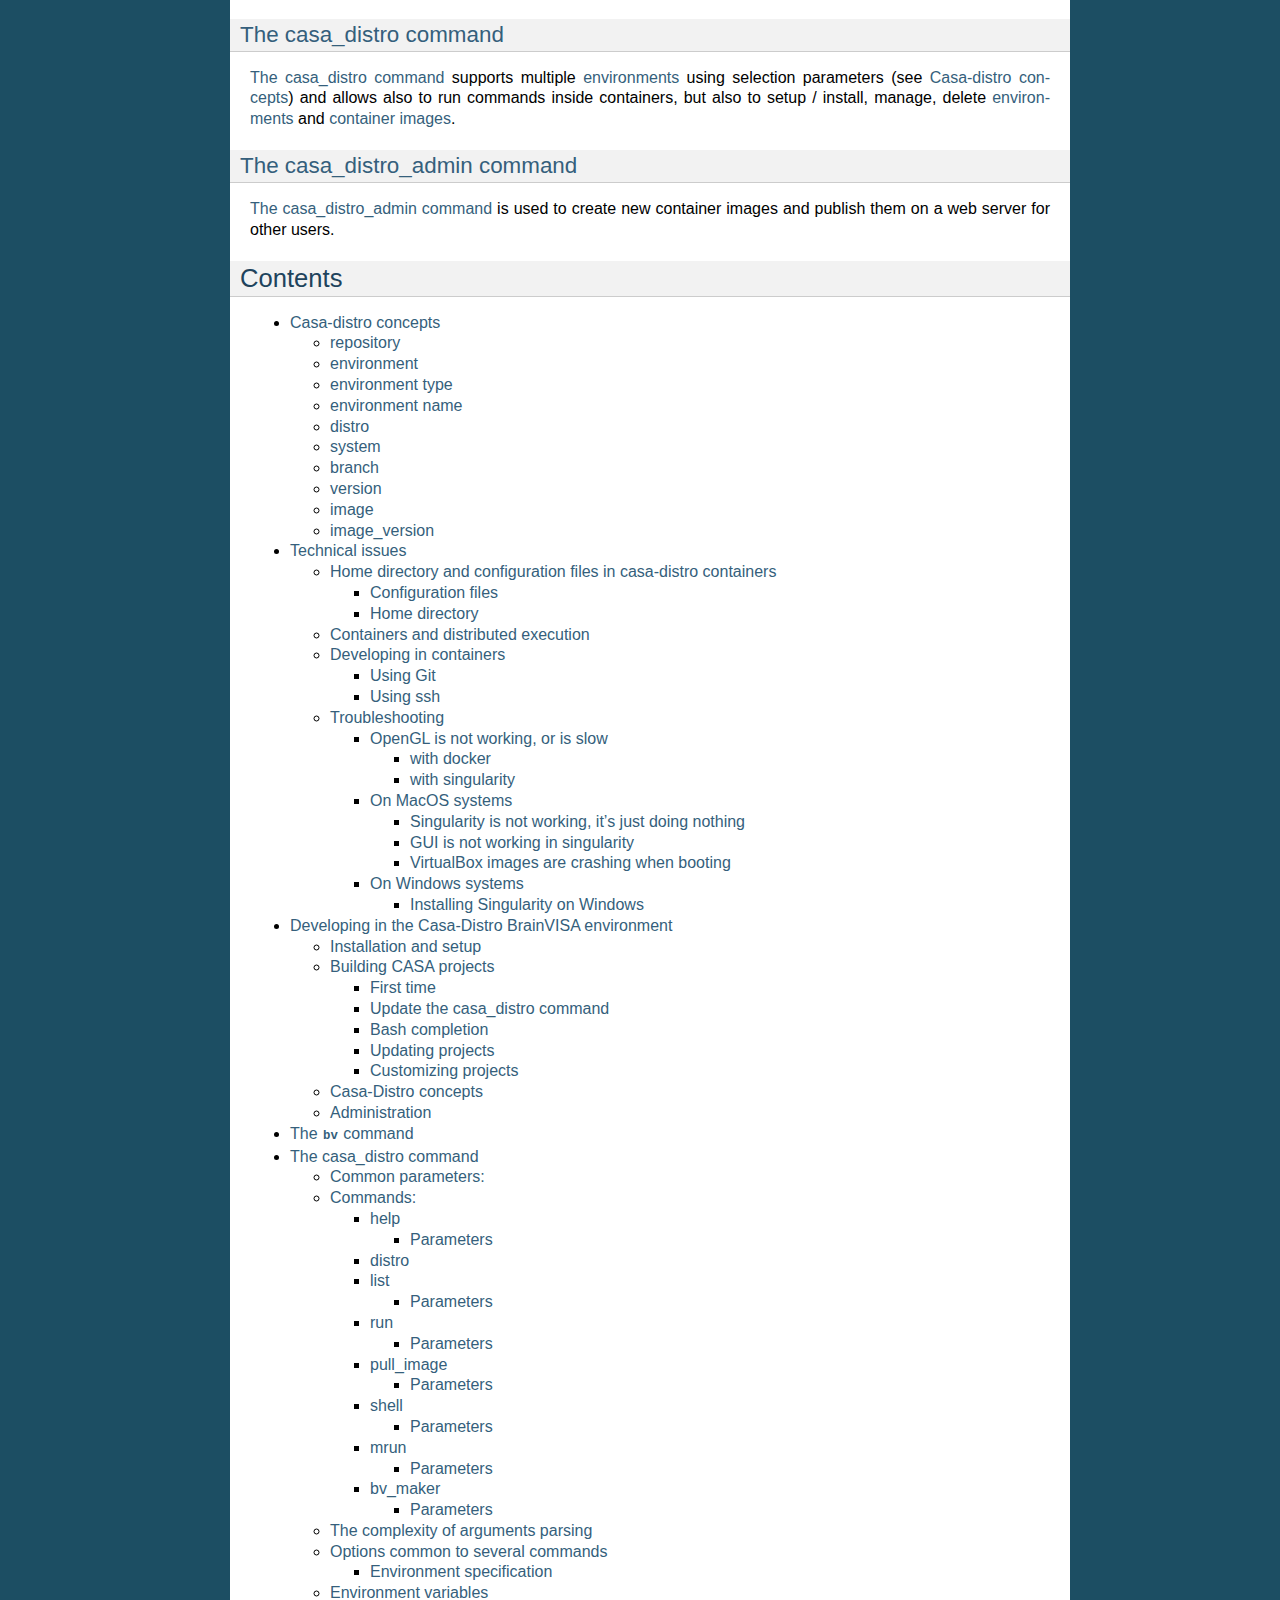
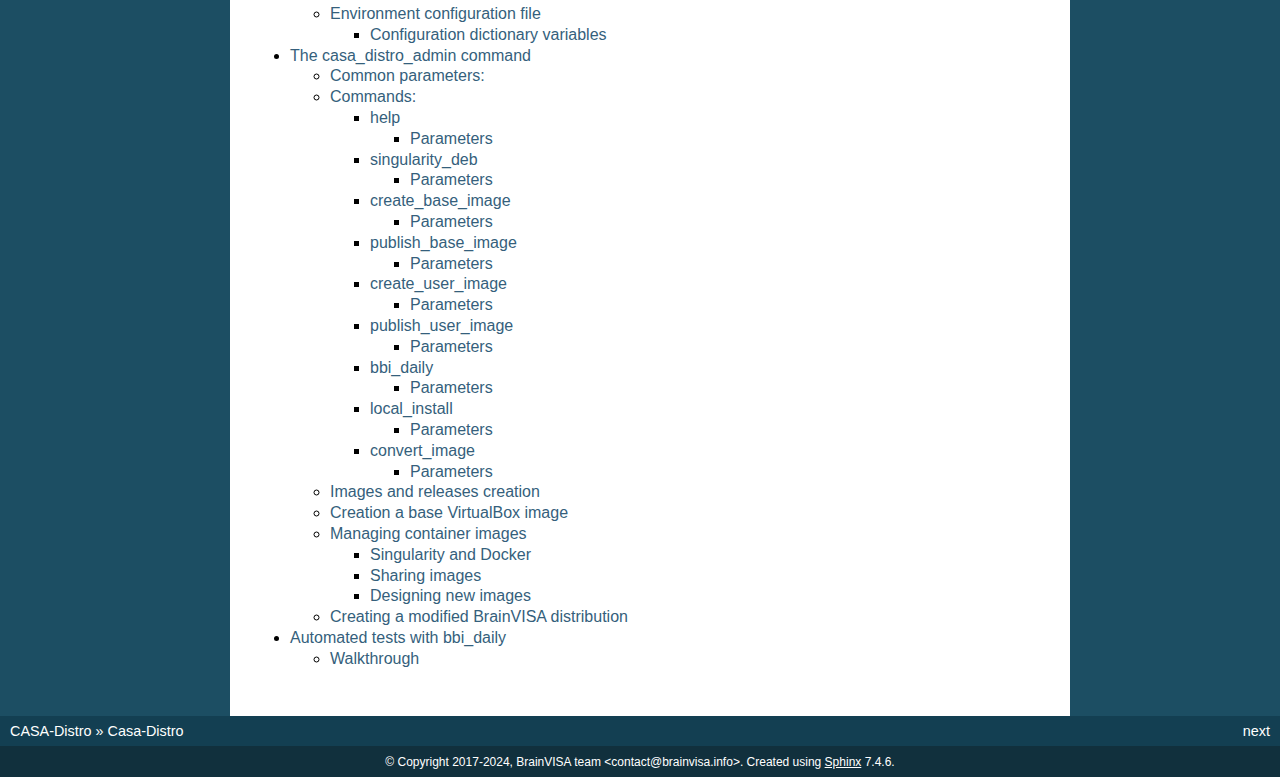
==== commit 28ff9264: "Deploying to gh-pages from @ brainvisa/casa-distro@10f93a9a3294bdcf00c694a2d08d5b524f95d5cd 🚀" ====
--- a/index.html
+++ b/index.html
@@ -16,7 +16,7 @@
     <link rel="search" title="Search" href="search.html" />
     <link rel="next" title="Casa-distro concepts" href="concepts.html" /> 
   </head><body>
-    <div class="related" role="navigation" aria-label="related navigation">
+    <div class="related" role="navigation" aria-label="Related">
       <h3>Navigation</h3>
       <ul>
         <li class="right" style="margin-right: 10px">
@@ -34,7 +34,7 @@
             
   <section id="casa-distro">
 <h1>Casa-Distro<a class="headerlink" href="#casa-distro" title="Link to this heading">¶</a></h1>
-<p>If you want to install simply casa-distro as a user, you can directly see the <a class="reference external" href="../web-5.0/download.html">BrainVisa download / install section</a>.</p>
+<p>If you want to install simply casa-distro as a user, you can directly see the <a class="extlink-bv reference external" href="../web-5.0/download.html">BrainVisa download / install section</a>.</p>
 <section id="overview">
 <h2>Overview<a class="headerlink" href="#overview" title="Link to this heading">¶</a></h2>
 <section id="what-is-casa">
@@ -79,21 +79,21 @@
 <section id="casa-distro-for-users">
 <h2>Casa-Distro for users<a class="headerlink" href="#casa-distro-for-users" title="Link to this heading">¶</a></h2>
 <p>Users will use Casa-Distro to install and run <a class="reference external" href="http://brainvisa.info">BrainVISA</a> software.</p>
-<p>See the <a class="reference external" href="../web-5.0/download.html">BrainVisa download / install section</a> explains how to install it.</p>
+<p>See the <a class="extlink-bv reference external" href="../web-5.0/download.html">BrainVisa download / install section</a> explains how to install it.</p>
 <p>The containerization allows to have a single binary distribution for all host operating systems and versions.</p>
 </section>
 <section id="casa-distro-for-developers">
 <h2>Casa-Distro for developers<a class="headerlink" href="#casa-distro-for-developers" title="Link to this heading">¶</a></h2>
 <section id="what-casa-distro-is-not">
 <h3>What Casa-Distro is <strong>not</strong><a class="headerlink" href="#what-casa-distro-is-not" title="Link to this heading">¶</a></h3>
-<p>Casa-Distro is not a build system: this is the job of <a class="reference external" href="../brainvisa-cmake-1.0/index.html">BrainVisa-Cmake</a>. Casa-distro brings a wrapper for the build system: it provides Docker images of Linux systems which contain <a class="reference external" href="../brainvisa-cmake-1.0/index.html">BrainVisa-Cmake</a> and many other thirdparty development tools and libraries, which are already setup for development and distribution of tools.</p>
-<p>The user will be able to use the build system (<a class="reference external" href="../brainvisa-cmake-1.0/bv_maker.html">bv_maker</a>), inside Singularity, Docker, or VirtualBox, in a way that ensures to build, run, and ship software that is compatible with public distributions of BrainVisa.</p>
+<p>Casa-Distro is not a build system: this is the job of <a class="extlink-bv-cmake reference external" href="../brainvisa-cmake-1.0/index.html">BrainVisa-Cmake</a>. Casa-distro brings a wrapper for the build system: it provides Docker images of Linux systems which contain <a class="extlink-bv-cmake reference external" href="../brainvisa-cmake-1.0/index.html">BrainVisa-Cmake</a> and many other thirdparty development tools and libraries, which are already setup for development and distribution of tools.</p>
+<p>The user will be able to use the build system (<a class="extlink-bv-cmake reference external" href="../brainvisa-cmake-1.0/bv_maker.html">bv_maker</a>), inside Singularity, Docker, or VirtualBox, in a way that ensures to build, run, and ship software that is compatible with public distributions of BrainVisa.</p>
 <p>See the <a class="reference internal" href="developer.html"><span class="doc">Developing in the Casa-Distro BrainVISA environment</span></a> documentation.</p>
 </section>
 </section>
 <section id="installation-and-setup">
 <span id="install"></span><h2>Installation and setup<a class="headerlink" href="#installation-and-setup" title="Link to this heading">¶</a></h2>
-<p>Follow roughly the same procedure as for user setup, as axplained in: <a class="reference external" href="../web-5.0/download.html#developers-install">BrainVisa download / install section</a>.</p>
+<p>Follow roughly the same procedure as for user setup, as axplained in: <a class="extlink-bv reference external" href="../web-5.0/download.html#developers-install">BrainVisa download / install section</a>.</p>
 </section>
 <section id="main-commands">
 <h2>3 main commands<a class="headerlink" href="#main-commands" title="Link to this heading">¶</a></h2>
@@ -286,7 +286,7 @@
           </div>
         </div>
       </div>
-      <div class="sphinxsidebar" role="navigation" aria-label="main navigation">
+      <div class="sphinxsidebar" role="navigation" aria-label="Main">
         <div class="sphinxsidebarwrapper">
   <div>
     <h3><a href="#">Table of Contents</a></h3>
@@ -334,7 +334,7 @@
       </div>
       <div class="clearer"></div>
     </div>
-    <div class="related" role="navigation" aria-label="related navigation">
+    <div class="related" role="navigation" aria-label="Related">
       <h3>Navigation</h3>
       <ul>
         <li class="right" style="margin-right: 10px">
@@ -346,7 +346,7 @@
     </div>
     <div class="footer" role="contentinfo">
     &#169; Copyright 2017-2024, BrainVISA team &lt;contact@brainvisa.info&gt;.
-      Created using <a href="https://www.sphinx-doc.org/">Sphinx</a> 7.3.7.
+      Created using <a href="https://www.sphinx-doc.org/">Sphinx</a> 7.4.6.
     </div>
   </body>
 </html>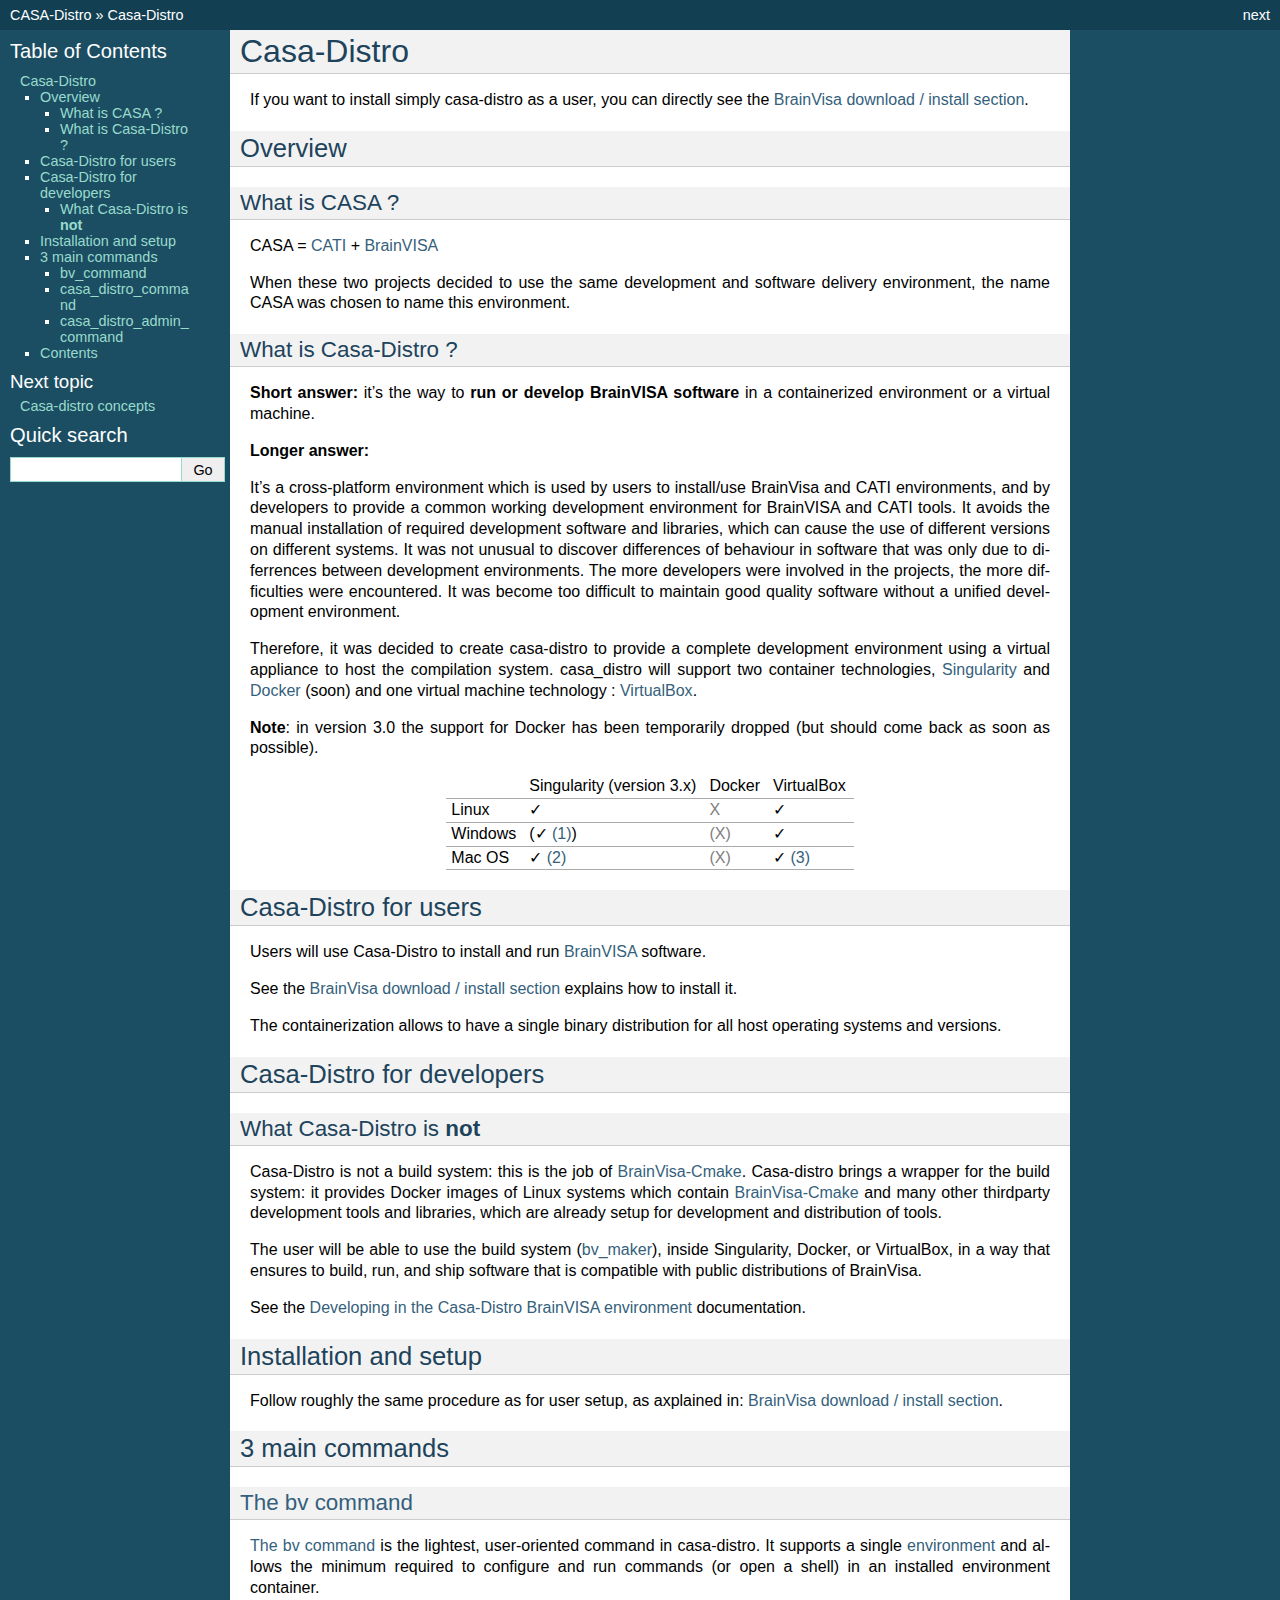
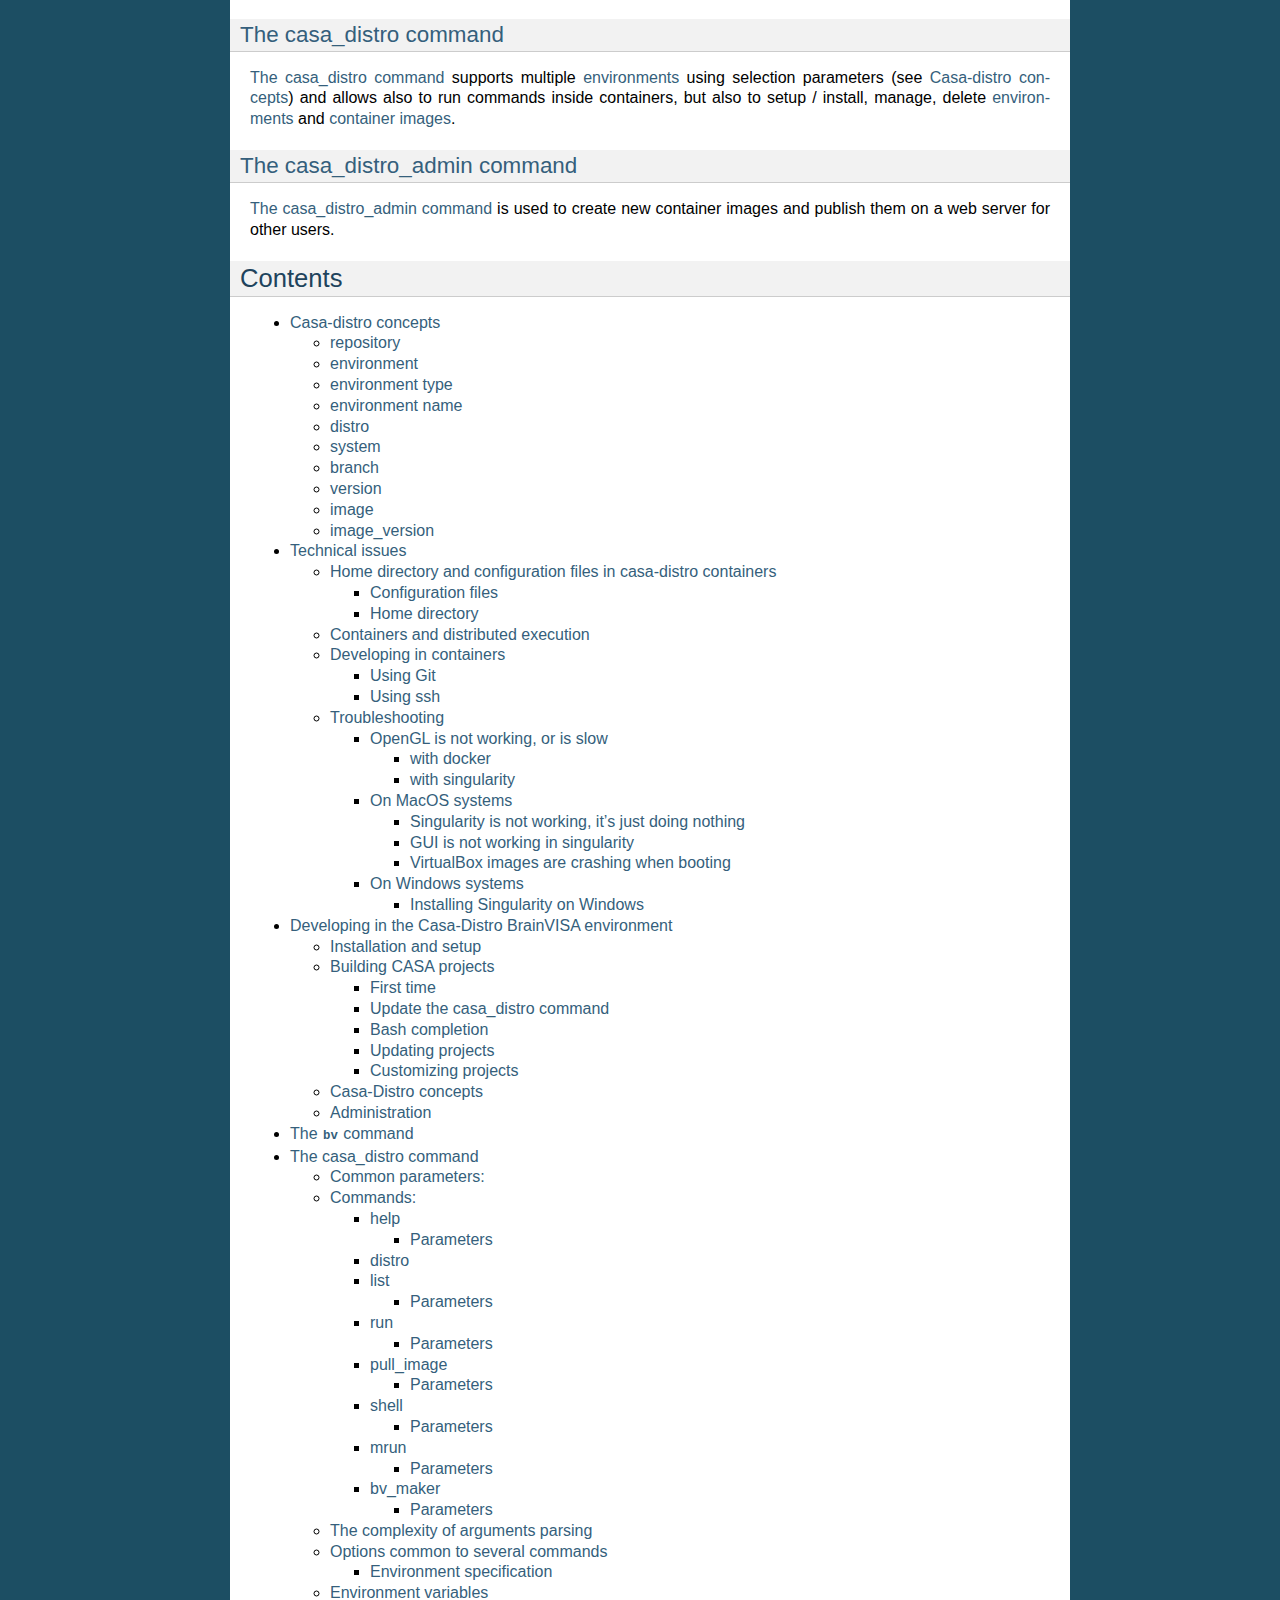
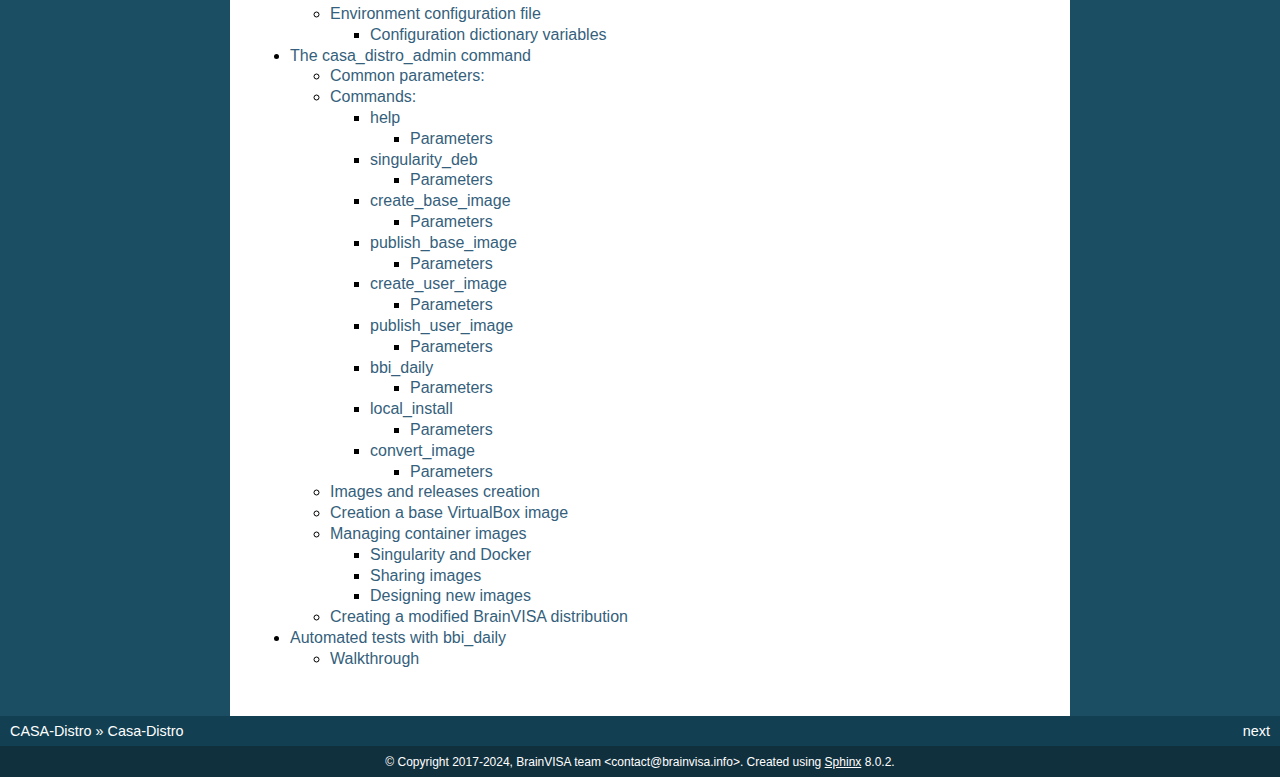
==== commit 604675ea: "Deploying to gh-pages from @ brainvisa/casa-distro@a2811629ff9a2bd2fdb51838318fd837c0d511d4 🚀" ====
--- a/index.html
+++ b/index.html
@@ -346,7 +346,7 @@
     </div>
     <div class="footer" role="contentinfo">
     &#169; Copyright 2017-2024, BrainVISA team &lt;contact@brainvisa.info&gt;.
-      Created using <a href="https://www.sphinx-doc.org/">Sphinx</a> 7.4.6.
+      Created using <a href="https://www.sphinx-doc.org/">Sphinx</a> 8.0.2.
     </div>
   </body>
 </html>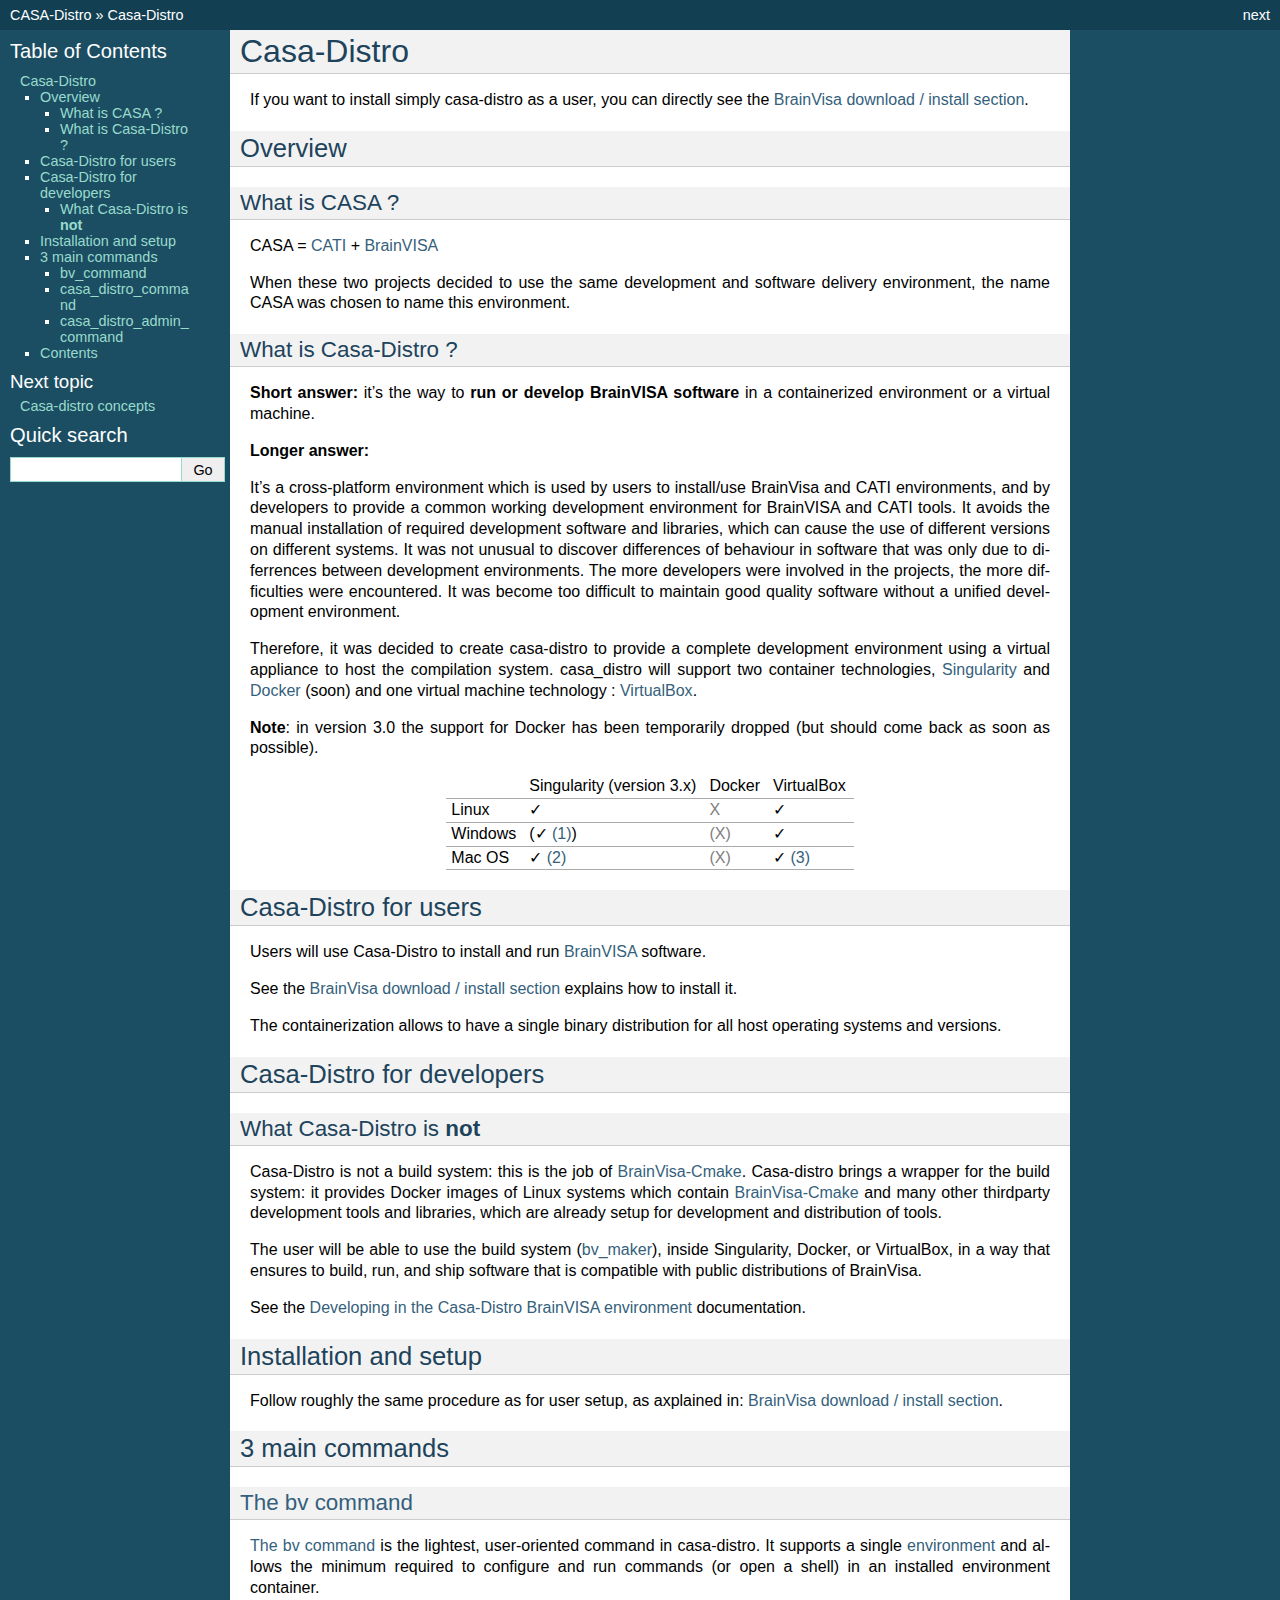
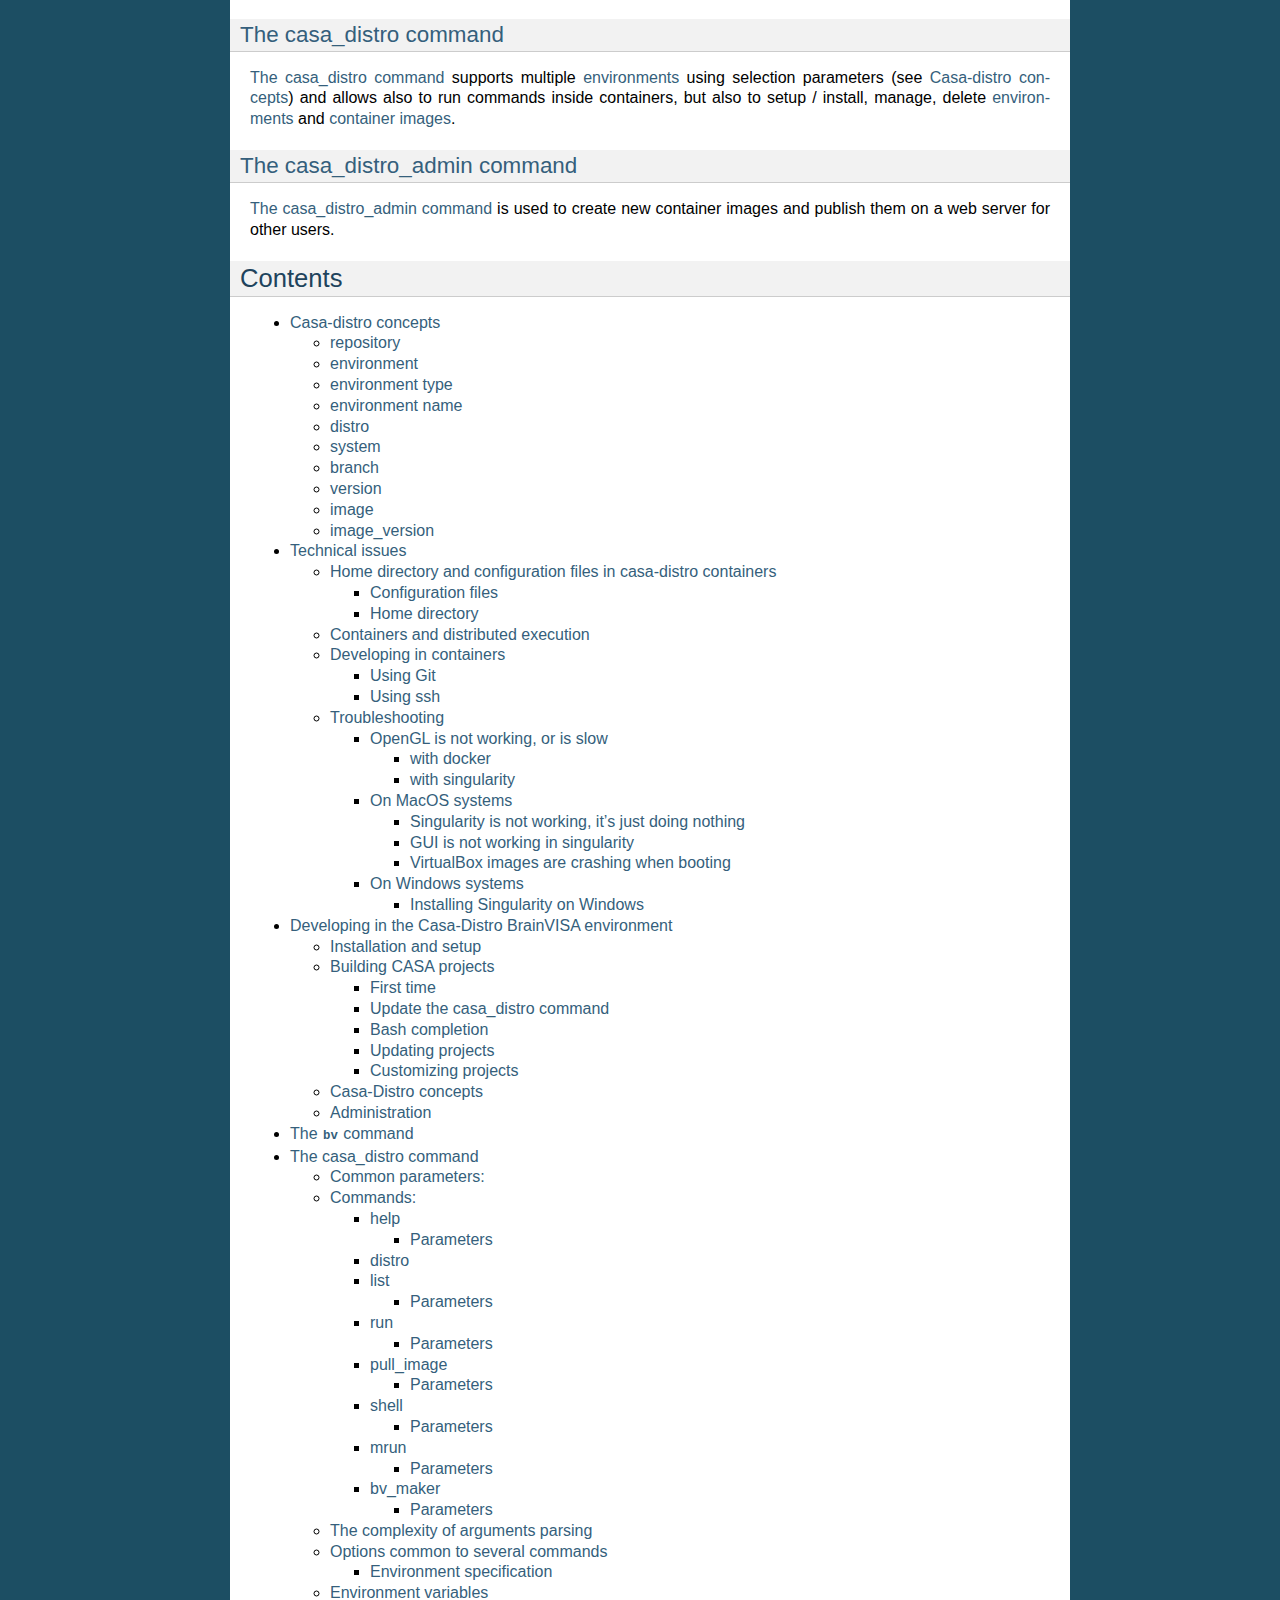
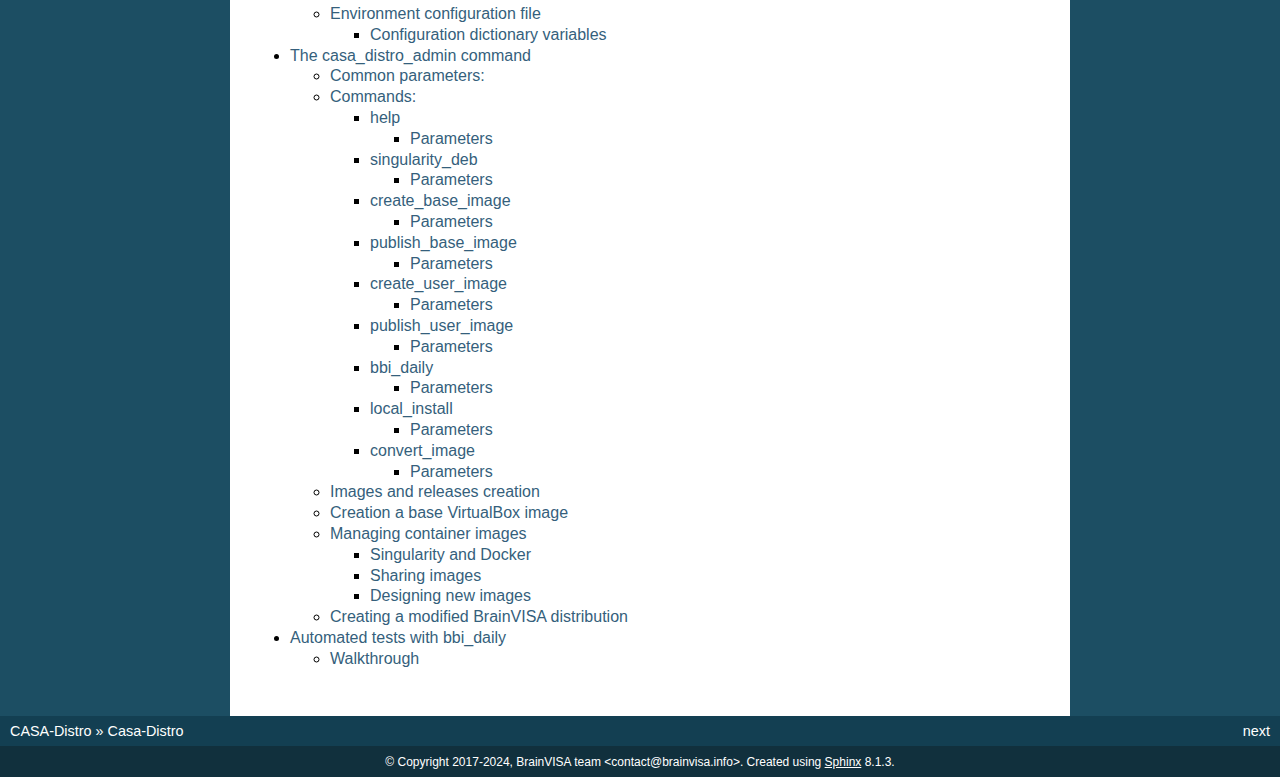
==== commit 7744d48d: "Deploying to gh-pages from @ brainvisa/casa-distro@8ebdf717319d82e8bb62680b4825f06360ceb19b 🚀" ====
--- a/index.html
+++ b/index.html
@@ -10,7 +10,7 @@
     <link rel="stylesheet" type="text/css" href="_static/custom.css?v=808b3635" />
     
     <script src="_static/documentation_options.js?v=4f6ddb47"></script>
-    <script src="_static/doctools.js?v=9a2dae69"></script>
+    <script src="_static/doctools.js?v=9bcbadda"></script>
     <script src="_static/sphinx_highlight.js?v=dc90522c"></script>
     
     <link rel="search" title="Search" href="search.html" />
@@ -346,7 +346,7 @@
     </div>
     <div class="footer" role="contentinfo">
     &#169; Copyright 2017-2024, BrainVISA team &lt;contact@brainvisa.info&gt;.
-      Created using <a href="https://www.sphinx-doc.org/">Sphinx</a> 8.0.2.
+      Created using <a href="https://www.sphinx-doc.org/">Sphinx</a> 8.1.3.
     </div>
   </body>
 </html>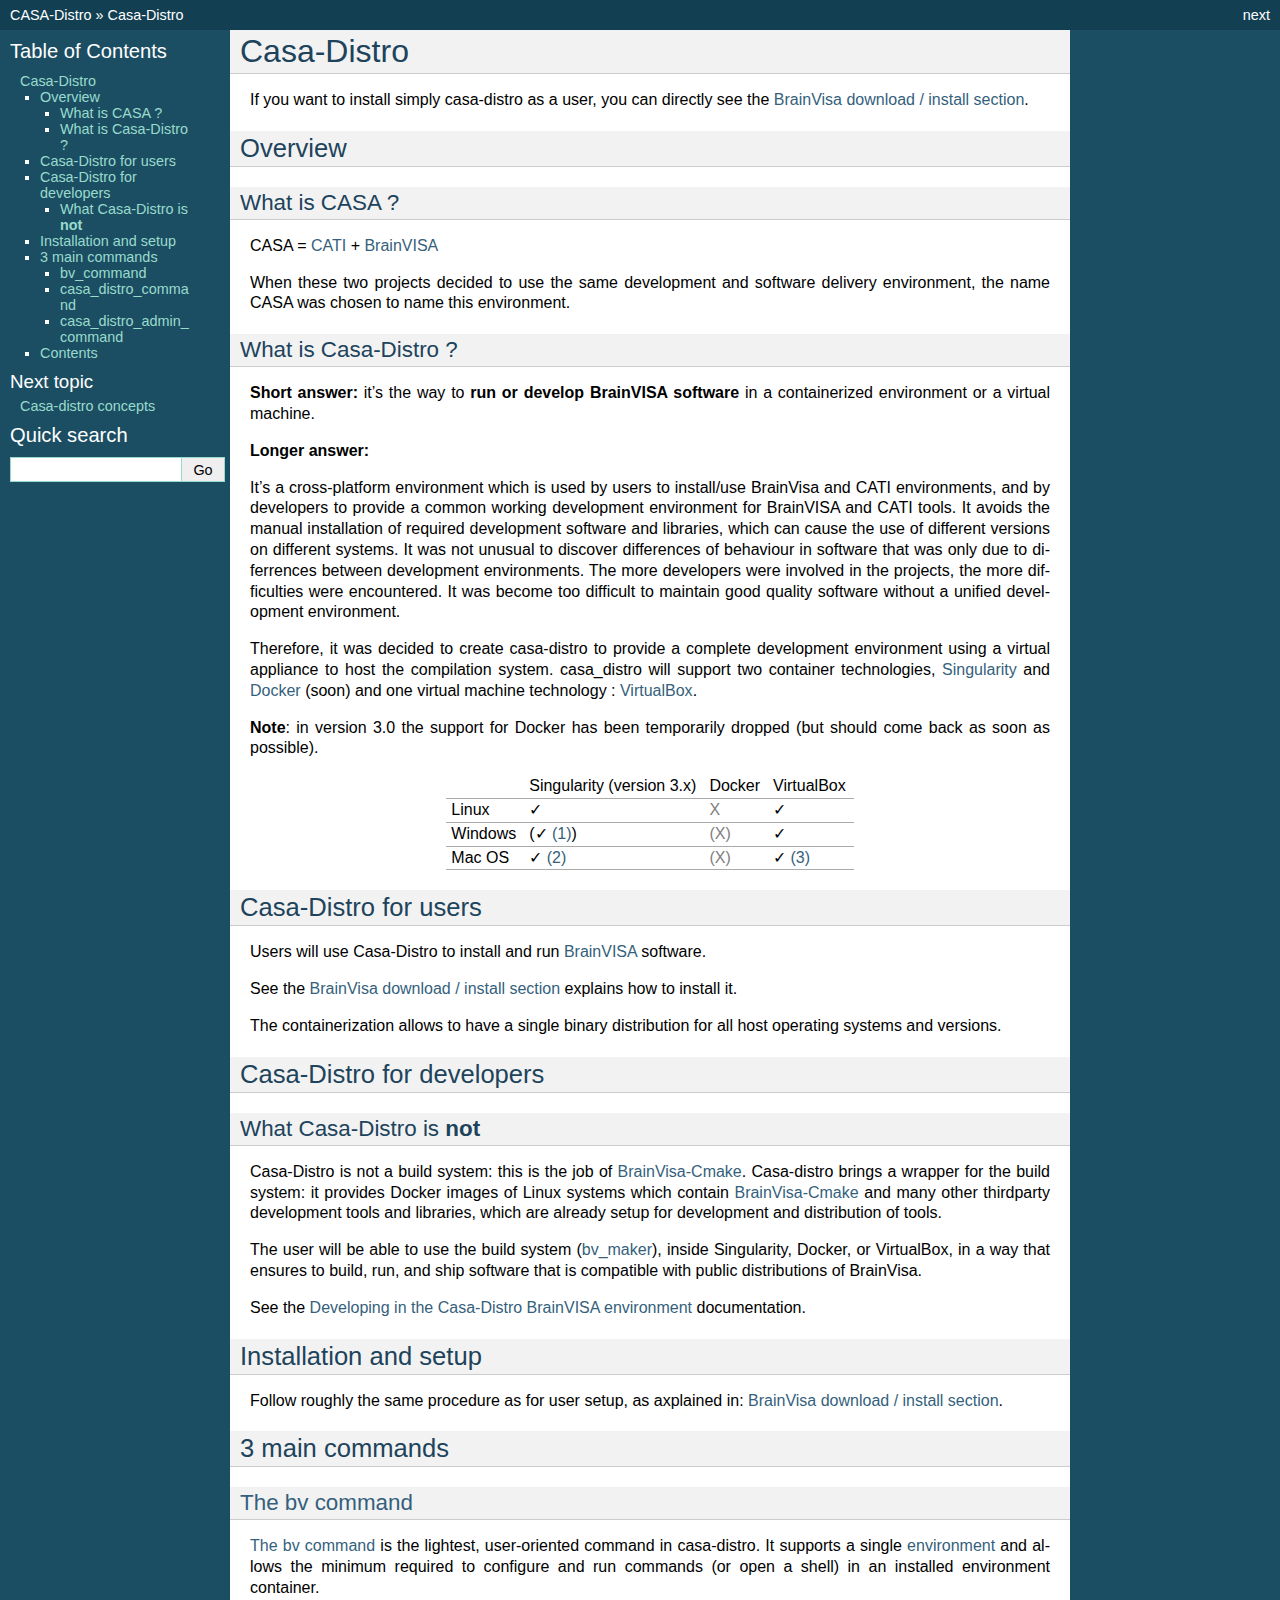
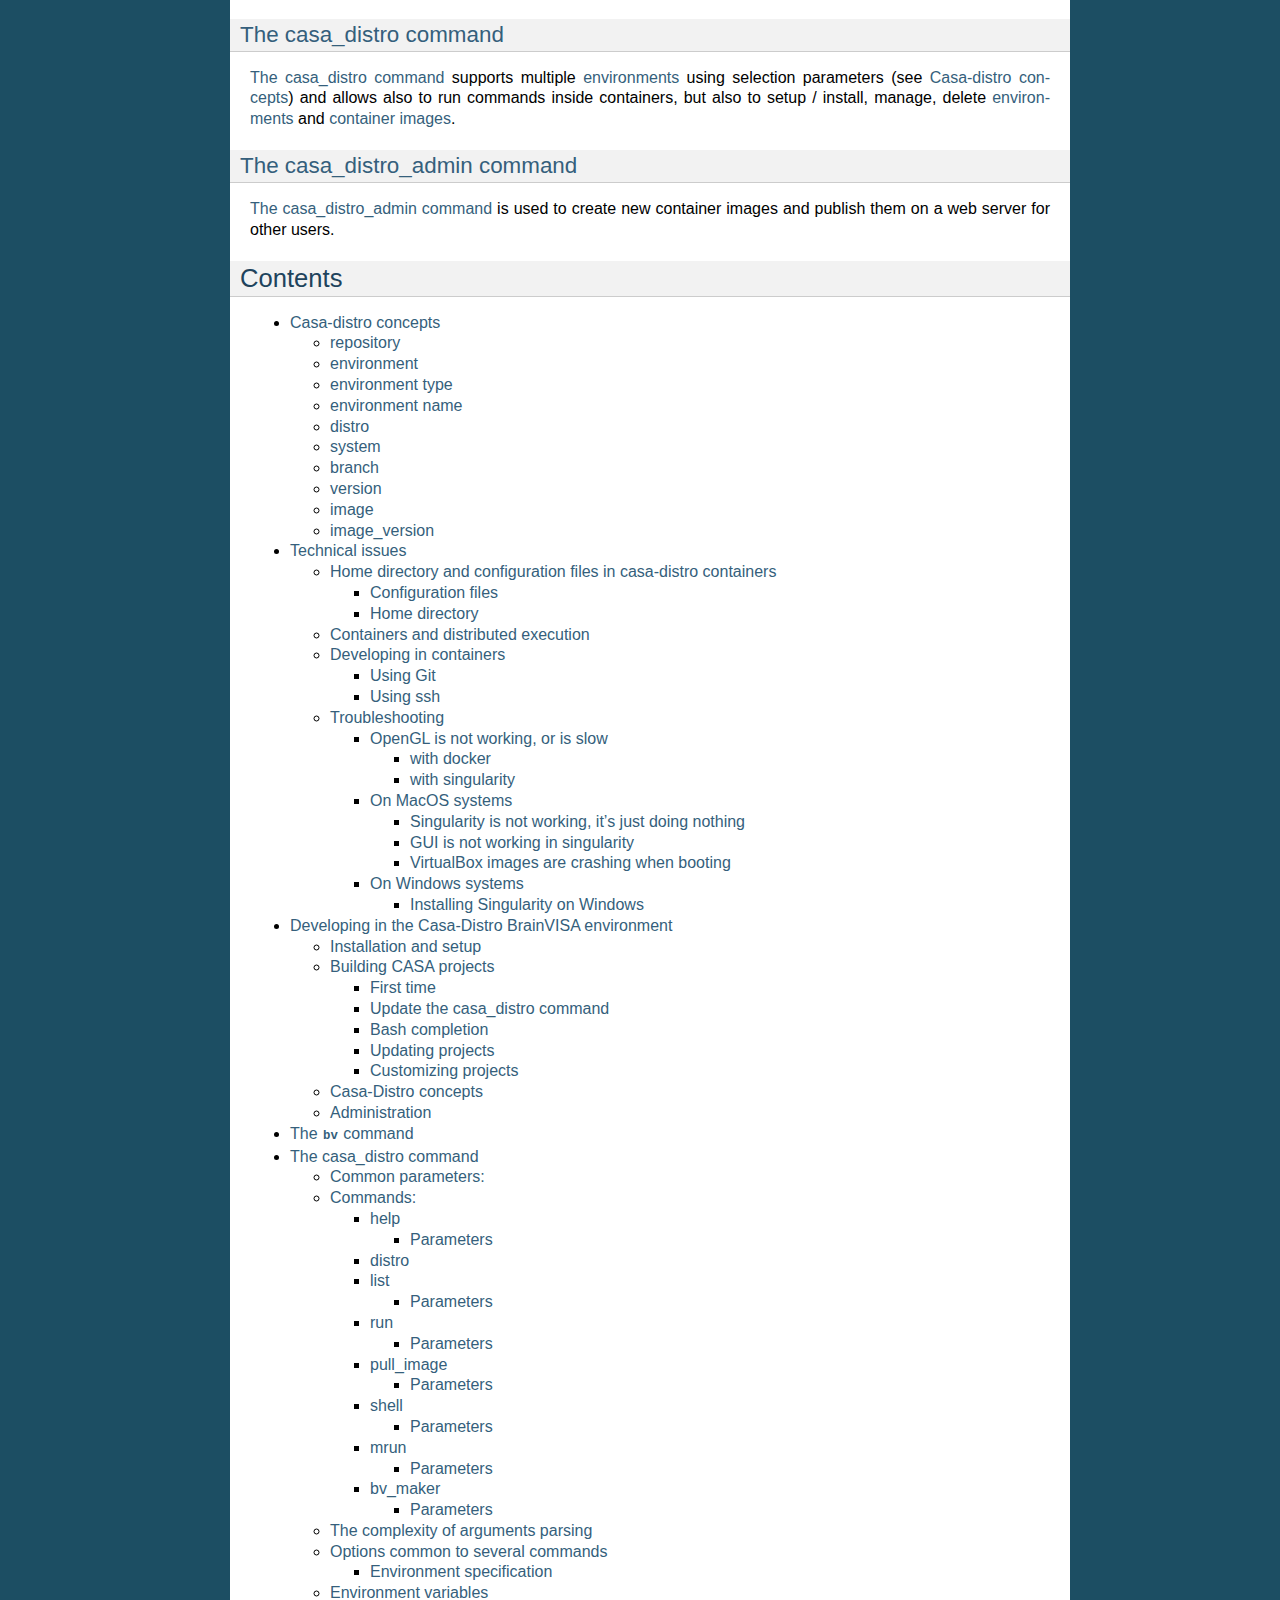
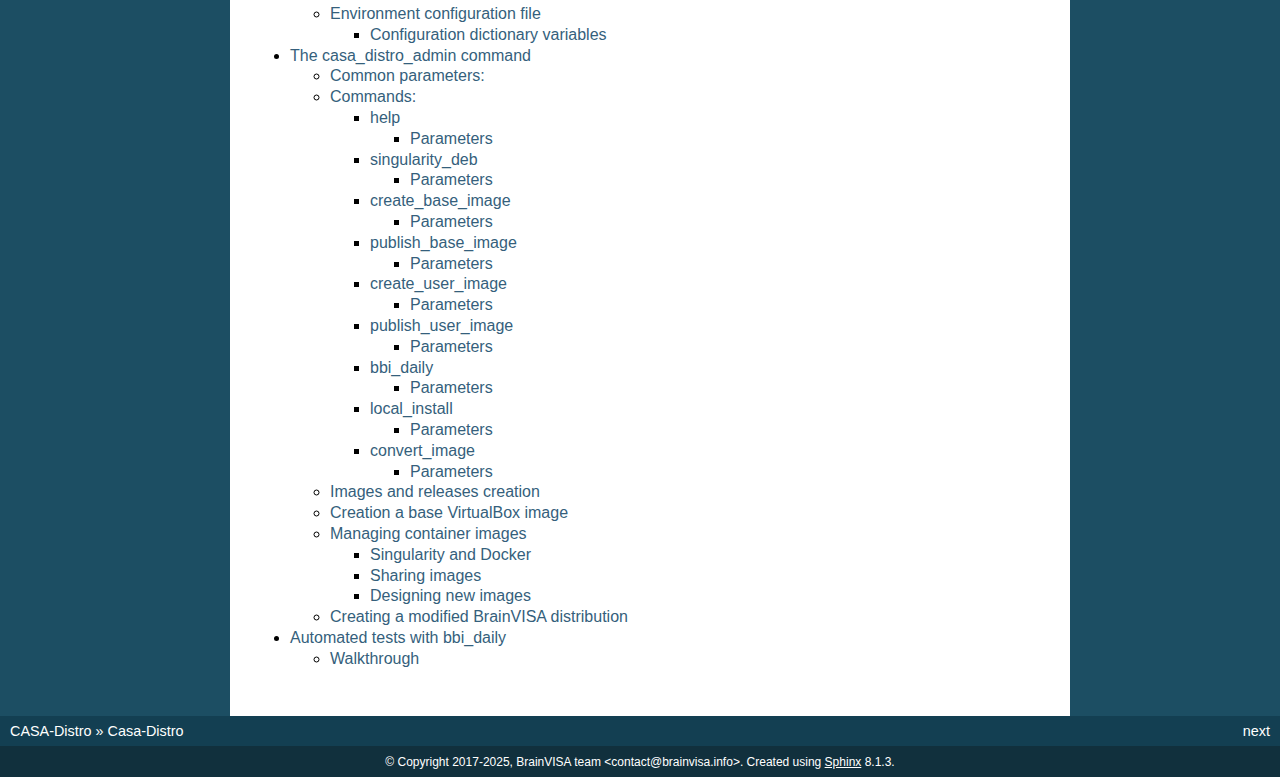
==== commit d3dc74f0: "Deploying to gh-pages from @ brainvisa/casa-distro@2e2dd84086b86257f75b24a48fda284449b5ca15 🚀" ====
--- a/index.html
+++ b/index.html
@@ -6,7 +6,7 @@
     <meta name="viewport" content="width=device-width, initial-scale=1.0" /><meta name="viewport" content="width=device-width, initial-scale=1" />
 
     <title>Casa-Distro &#8212; CASA-Distro - BrainVisa / CATI development distribution</title>
-    <link rel="stylesheet" type="text/css" href="_static/pygments.css?v=fa44fd50" />
+    <link rel="stylesheet" type="text/css" href="_static/pygments.css?v=03e43079" />
     <link rel="stylesheet" type="text/css" href="_static/custom.css?v=808b3635" />
     
     <script src="_static/documentation_options.js?v=4f6ddb47"></script>
@@ -345,7 +345,7 @@
       </ul>
     </div>
     <div class="footer" role="contentinfo">
-    &#169; Copyright 2017-2024, BrainVISA team &lt;contact@brainvisa.info&gt;.
+    &#169; Copyright 2017-2025, BrainVISA team &lt;contact@brainvisa.info&gt;.
       Created using <a href="https://www.sphinx-doc.org/">Sphinx</a> 8.1.3.
     </div>
   </body>
--- a/_static/pygments.css
+++ b/_static/pygments.css
@@ -6,26 +6,26 @@
 .highlight .hll { background-color: #ffffcc }
 .highlight { background: #eeffcc; }
 .highlight .c { color: #408090; font-style: italic } /* Comment */
-.highlight .err { border: 1px solid #FF0000 } /* Error */
+.highlight .err { border: 1px solid #F00 } /* Error */
 .highlight .k { color: #007020; font-weight: bold } /* Keyword */
-.highlight .o { color: #666666 } /* Operator */
+.highlight .o { color: #666 } /* Operator */
 .highlight .ch { color: #408090; font-style: italic } /* Comment.Hashbang */
 .highlight .cm { color: #408090; font-style: italic } /* Comment.Multiline */
 .highlight .cp { color: #007020 } /* Comment.Preproc */
 .highlight .cpf { color: #408090; font-style: italic } /* Comment.PreprocFile */
 .highlight .c1 { color: #408090; font-style: italic } /* Comment.Single */
-.highlight .cs { color: #408090; background-color: #fff0f0 } /* Comment.Special */
+.highlight .cs { color: #408090; background-color: #FFF0F0 } /* Comment.Special */
 .highlight .gd { color: #A00000 } /* Generic.Deleted */
 .highlight .ge { font-style: italic } /* Generic.Emph */
 .highlight .ges { font-weight: bold; font-style: italic } /* Generic.EmphStrong */
-.highlight .gr { color: #FF0000 } /* Generic.Error */
+.highlight .gr { color: #F00 } /* Generic.Error */
 .highlight .gh { color: #000080; font-weight: bold } /* Generic.Heading */
 .highlight .gi { color: #00A000 } /* Generic.Inserted */
-.highlight .go { color: #333333 } /* Generic.Output */
-.highlight .gp { color: #c65d09; font-weight: bold } /* Generic.Prompt */
+.highlight .go { color: #333 } /* Generic.Output */
+.highlight .gp { color: #C65D09; font-weight: bold } /* Generic.Prompt */
 .highlight .gs { font-weight: bold } /* Generic.Strong */
 .highlight .gu { color: #800080; font-weight: bold } /* Generic.Subheading */
-.highlight .gt { color: #0044DD } /* Generic.Traceback */
+.highlight .gt { color: #04D } /* Generic.Traceback */
 .highlight .kc { color: #007020; font-weight: bold } /* Keyword.Constant */
 .highlight .kd { color: #007020; font-weight: bold } /* Keyword.Declaration */
 .highlight .kn { color: #007020; font-weight: bold } /* Keyword.Namespace */
@@ -33,43 +33,43 @@
 .highlight .kr { color: #007020; font-weight: bold } /* Keyword.Reserved */
 .highlight .kt { color: #902000 } /* Keyword.Type */
 .highlight .m { color: #208050 } /* Literal.Number */
-.highlight .s { color: #4070a0 } /* Literal.String */
-.highlight .na { color: #4070a0 } /* Name.Attribute */
+.highlight .s { color: #4070A0 } /* Literal.String */
+.highlight .na { color: #4070A0 } /* Name.Attribute */
 .highlight .nb { color: #007020 } /* Name.Builtin */
-.highlight .nc { color: #0e84b5; font-weight: bold } /* Name.Class */
-.highlight .no { color: #60add5 } /* Name.Constant */
-.highlight .nd { color: #555555; font-weight: bold } /* Name.Decorator */
-.highlight .ni { color: #d55537; font-weight: bold } /* Name.Entity */
+.highlight .nc { color: #0E84B5; font-weight: bold } /* Name.Class */
+.highlight .no { color: #60ADD5 } /* Name.Constant */
+.highlight .nd { color: #555; font-weight: bold } /* Name.Decorator */
+.highlight .ni { color: #D55537; font-weight: bold } /* Name.Entity */
 .highlight .ne { color: #007020 } /* Name.Exception */
-.highlight .nf { color: #06287e } /* Name.Function */
+.highlight .nf { color: #06287E } /* Name.Function */
 .highlight .nl { color: #002070; font-weight: bold } /* Name.Label */
-.highlight .nn { color: #0e84b5; font-weight: bold } /* Name.Namespace */
+.highlight .nn { color: #0E84B5; font-weight: bold } /* Name.Namespace */
 .highlight .nt { color: #062873; font-weight: bold } /* Name.Tag */
-.highlight .nv { color: #bb60d5 } /* Name.Variable */
+.highlight .nv { color: #BB60D5 } /* Name.Variable */
 .highlight .ow { color: #007020; font-weight: bold } /* Operator.Word */
-.highlight .w { color: #bbbbbb } /* Text.Whitespace */
+.highlight .w { color: #BBB } /* Text.Whitespace */
 .highlight .mb { color: #208050 } /* Literal.Number.Bin */
 .highlight .mf { color: #208050 } /* Literal.Number.Float */
 .highlight .mh { color: #208050 } /* Literal.Number.Hex */
 .highlight .mi { color: #208050 } /* Literal.Number.Integer */
 .highlight .mo { color: #208050 } /* Literal.Number.Oct */
-.highlight .sa { color: #4070a0 } /* Literal.String.Affix */
-.highlight .sb { color: #4070a0 } /* Literal.String.Backtick */
-.highlight .sc { color: #4070a0 } /* Literal.String.Char */
-.highlight .dl { color: #4070a0 } /* Literal.String.Delimiter */
-.highlight .sd { color: #4070a0; font-style: italic } /* Literal.String.Doc */
-.highlight .s2 { color: #4070a0 } /* Literal.String.Double */
-.highlight .se { color: #4070a0; font-weight: bold } /* Literal.String.Escape */
-.highlight .sh { color: #4070a0 } /* Literal.String.Heredoc */
-.highlight .si { color: #70a0d0; font-style: italic } /* Literal.String.Interpol */
-.highlight .sx { color: #c65d09 } /* Literal.String.Other */
+.highlight .sa { color: #4070A0 } /* Literal.String.Affix */
+.highlight .sb { color: #4070A0 } /* Literal.String.Backtick */
+.highlight .sc { color: #4070A0 } /* Literal.String.Char */
+.highlight .dl { color: #4070A0 } /* Literal.String.Delimiter */
+.highlight .sd { color: #4070A0; font-style: italic } /* Literal.String.Doc */
+.highlight .s2 { color: #4070A0 } /* Literal.String.Double */
+.highlight .se { color: #4070A0; font-weight: bold } /* Literal.String.Escape */
+.highlight .sh { color: #4070A0 } /* Literal.String.Heredoc */
+.highlight .si { color: #70A0D0; font-style: italic } /* Literal.String.Interpol */
+.highlight .sx { color: #C65D09 } /* Literal.String.Other */
 .highlight .sr { color: #235388 } /* Literal.String.Regex */
-.highlight .s1 { color: #4070a0 } /* Literal.String.Single */
+.highlight .s1 { color: #4070A0 } /* Literal.String.Single */
 .highlight .ss { color: #517918 } /* Literal.String.Symbol */
 .highlight .bp { color: #007020 } /* Name.Builtin.Pseudo */
-.highlight .fm { color: #06287e } /* Name.Function.Magic */
-.highlight .vc { color: #bb60d5 } /* Name.Variable.Class */
-.highlight .vg { color: #bb60d5 } /* Name.Variable.Global */
-.highlight .vi { color: #bb60d5 } /* Name.Variable.Instance */
-.highlight .vm { color: #bb60d5 } /* Name.Variable.Magic */
+.highlight .fm { color: #06287E } /* Name.Function.Magic */
+.highlight .vc { color: #BB60D5 } /* Name.Variable.Class */
+.highlight .vg { color: #BB60D5 } /* Name.Variable.Global */
+.highlight .vi { color: #BB60D5 } /* Name.Variable.Instance */
+.highlight .vm { color: #BB60D5 } /* Name.Variable.Magic */
 .highlight .il { color: #208050 } /* Literal.Number.Integer.Long */